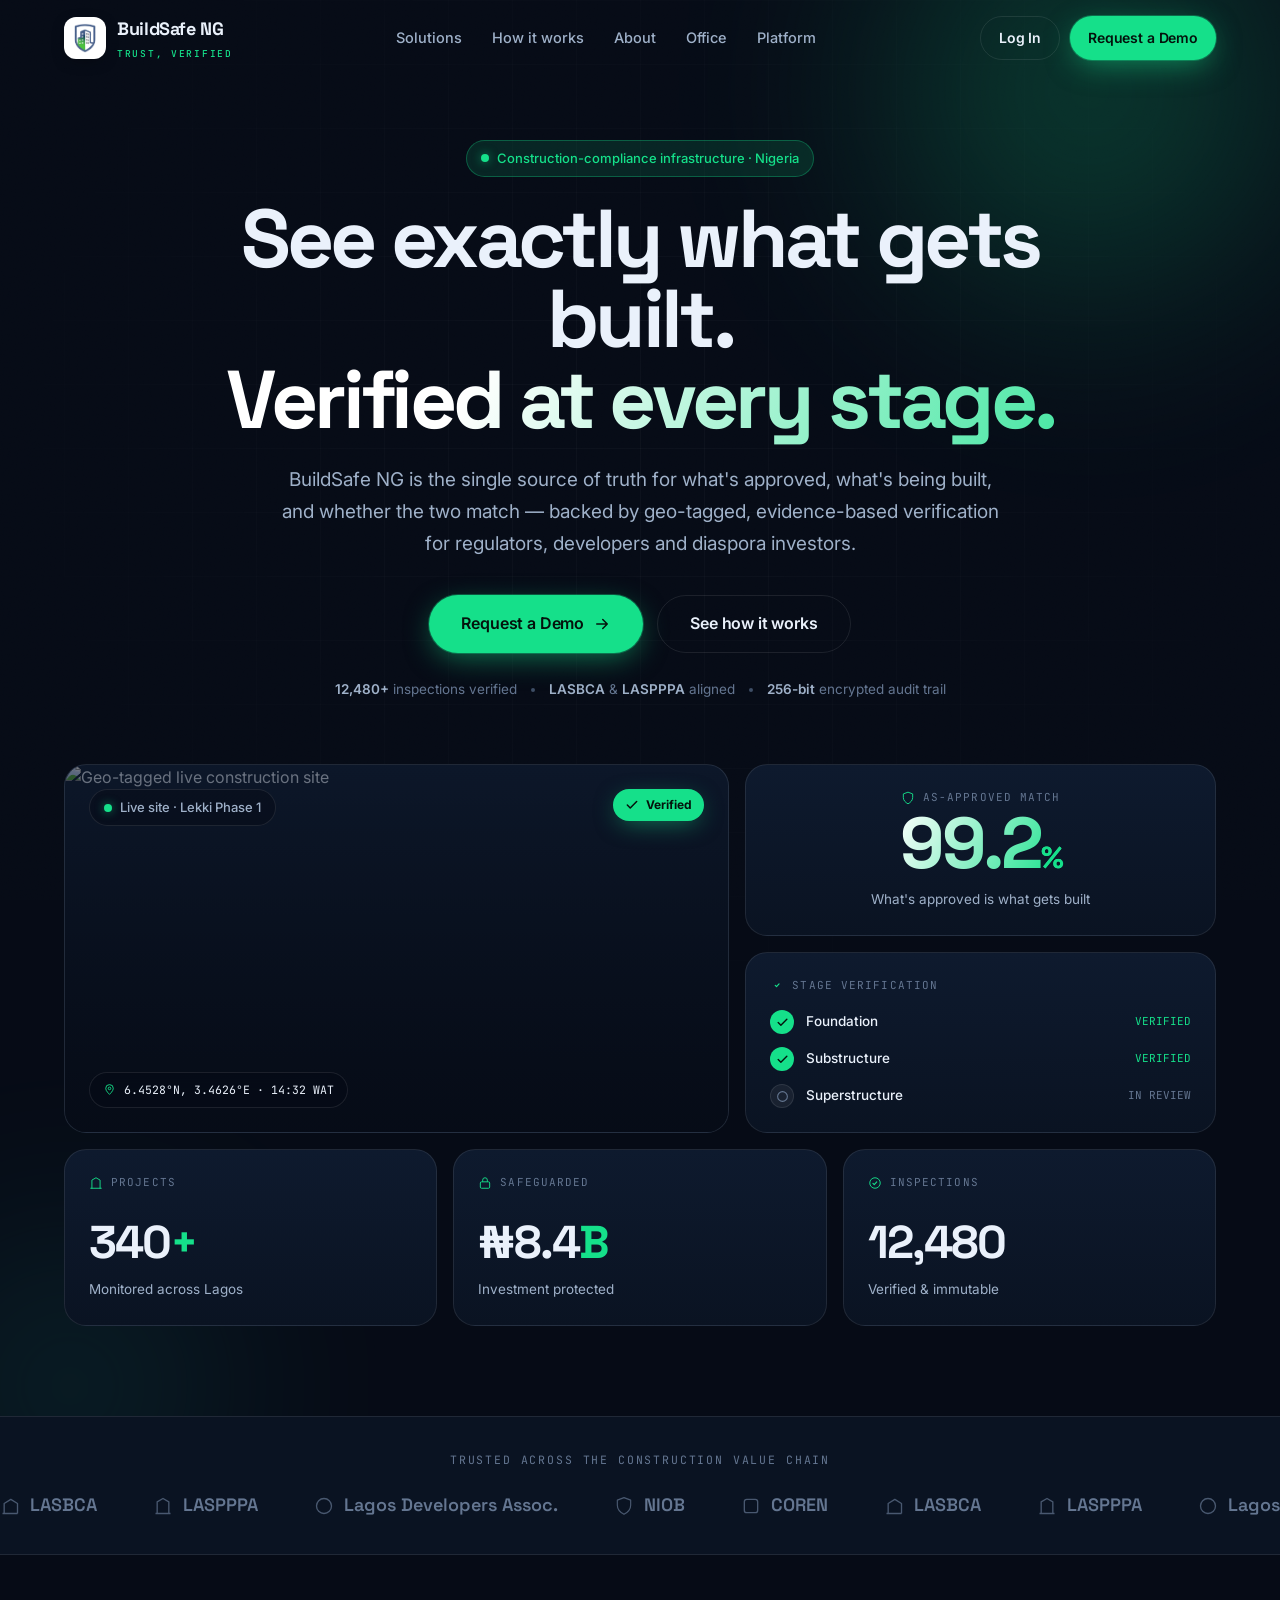
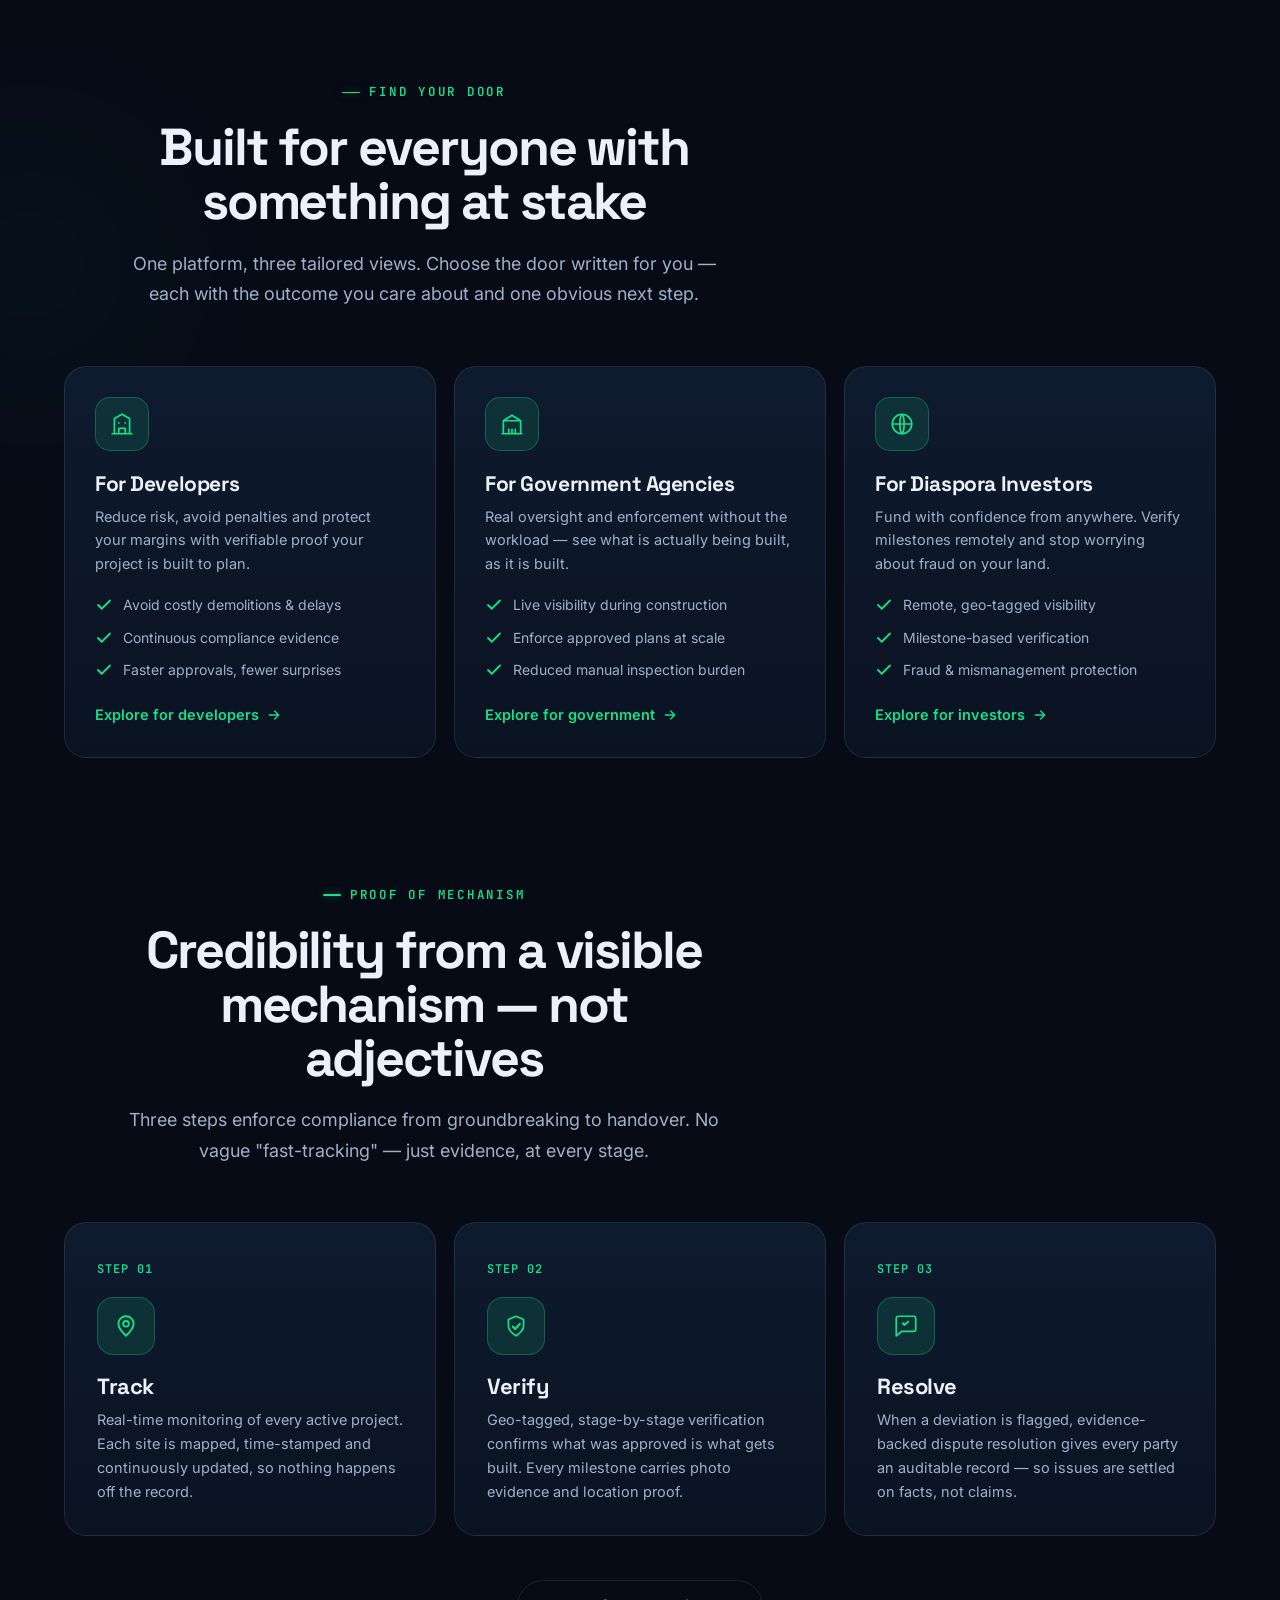
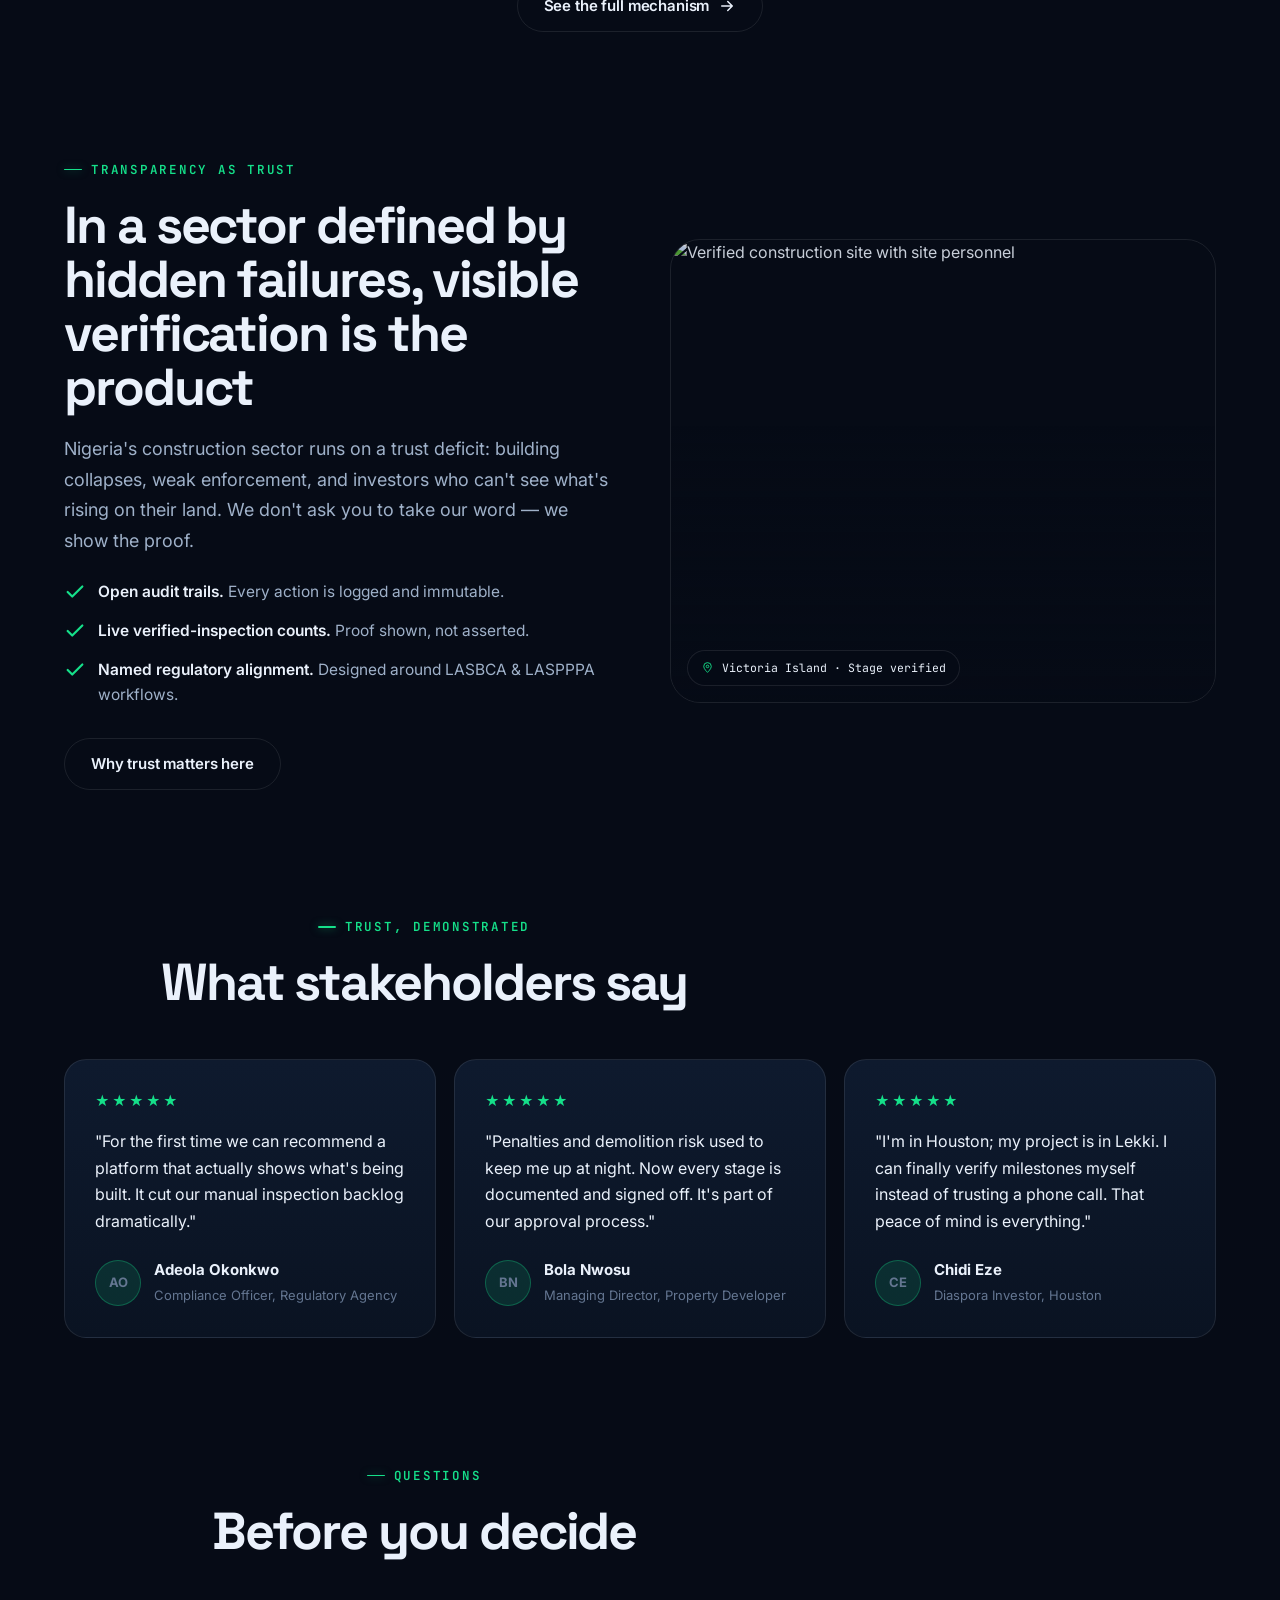
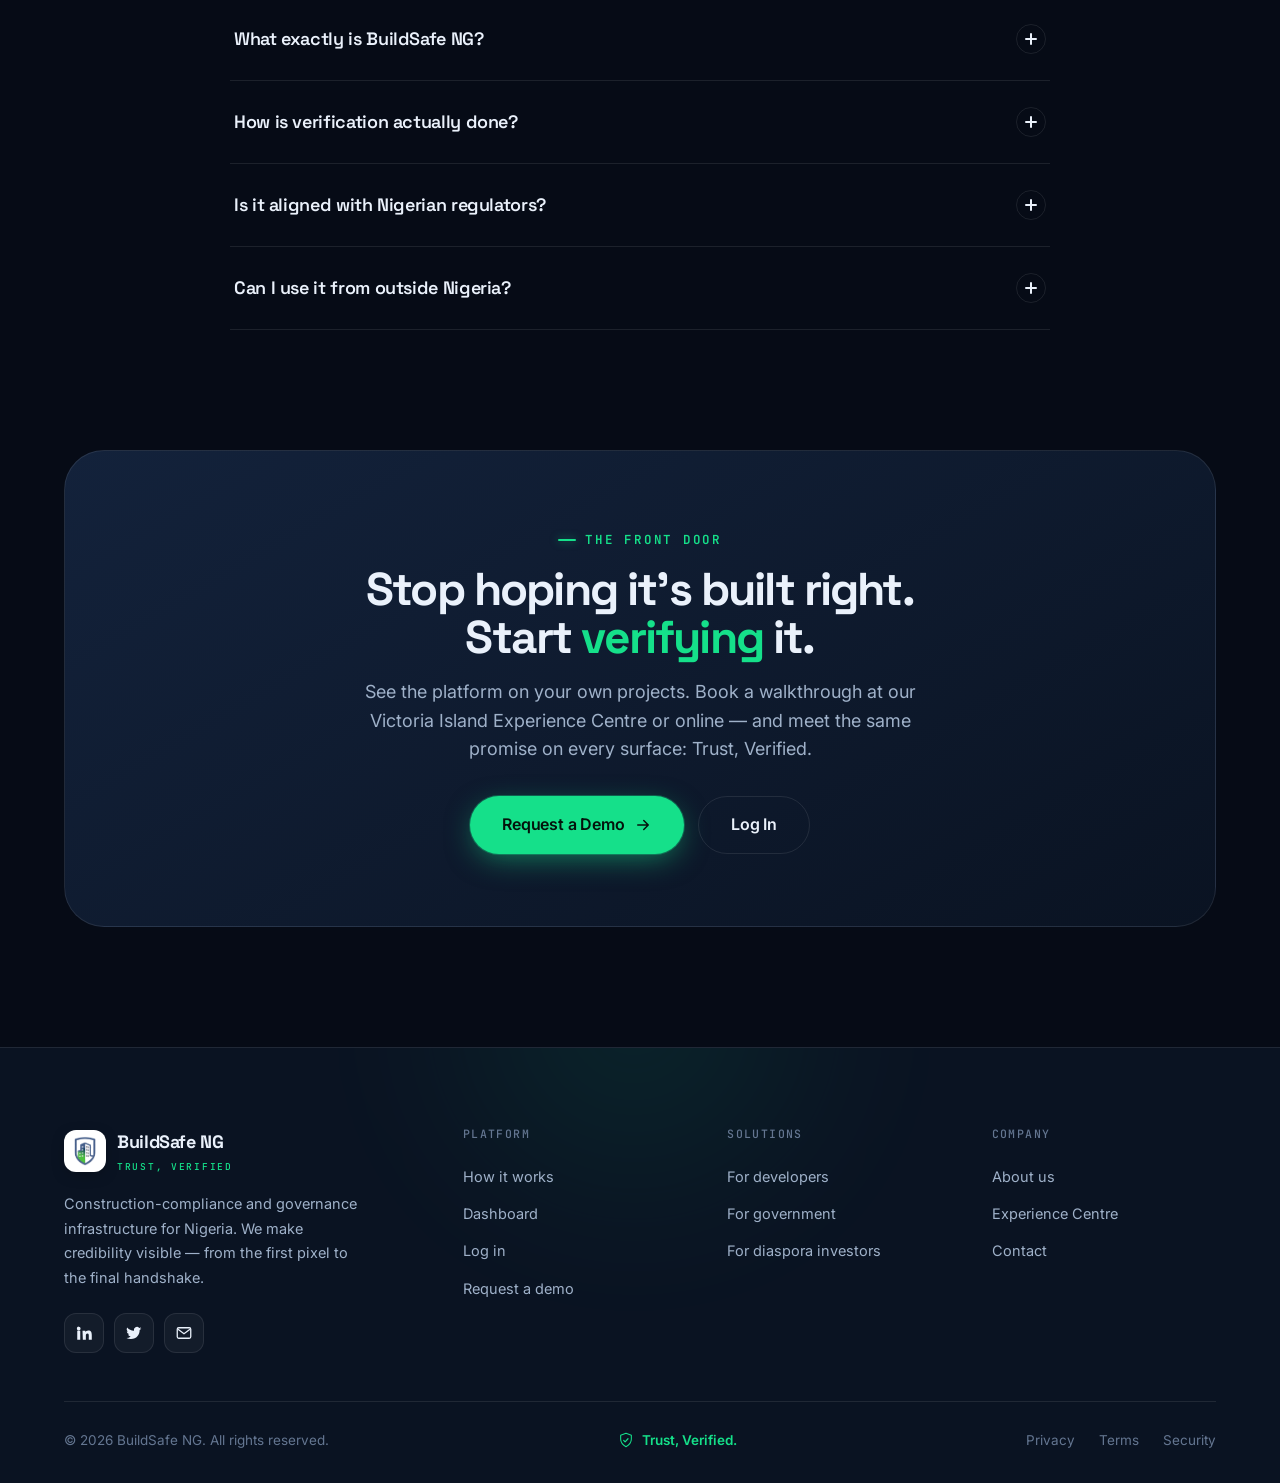
==== index.html @ 5faff277 "BuildSafe NG marketing site — Trust, Verified. Co-Authored-By: Claude Opus 4.8 (1M context) <noreply" ====
<!doctype html>
<html lang="en">
<head>
<meta charset="utf-8" />
<meta name="viewport" content="width=device-width, initial-scale=1" />
<title>BuildSafe NG — See exactly what gets built. Trust, Verified.</title>
<meta name="description" content="Construction-compliance infrastructure for Nigeria. Track, verify and resolve at every construction stage — for developers, government and diaspora investors. Trust, Verified." />
<link rel="preconnect" href="https://fonts.googleapis.com">
<link rel="preconnect" href="https://fonts.gstatic.com" crossorigin>
<link href="https://fonts.googleapis.com/css2?family=Inter:wght@400;500;600;700&family=Space+Grotesk:wght@500;600;700&family=JetBrains+Mono:wght@500;600&display=swap" rel="stylesheet">
<link rel="icon" type="image/png" href="assets/buildsafe-mark.png" />
<link rel="stylesheet" href="css/styles.css" />
</head>
<body>

<!-- ============ NAV ============ -->
<header class="nav">
  <div class="nav__inner">
    <a href="index.html" class="brand" aria-label="BuildSafe NG home">
      <span class="brand__mark"><img src="assets/buildsafe-mark.png" alt="BuildSafe NG" /></span>
      <span>BuildSafe NG<small>Trust, Verified</small></span>
    </a>
    <nav class="nav__links" aria-label="Primary">
      <a href="solutions.html">Solutions</a>
      <a href="how-it-works.html">How it works</a>
      <a href="about.html">About</a>
      <a href="index2.html">Office</a>
      <a href="dashboard.html">Platform</a>
    </nav>
    <div class="nav__cta">
      <a href="login.html" class="btn btn--ghost btn--sm">Log In</a>
      <a href="demo.html" class="btn btn--primary btn--sm">Request a Demo</a>
      <button class="nav__toggle" aria-label="Menu" aria-expanded="false"><span></span><span></span><span></span></button>
    </div>
  </div>
</header>
<div class="mobile-menu">
  <a href="solutions.html">Solutions</a><a href="how-it-works.html">How it works</a><a href="about.html">About</a>
      <a href="index2.html">Office</a><a href="dashboard.html">Platform</a><a href="login.html">Log In</a><a href="demo.html" class="btn btn--primary">Request a Demo</a>
</div>

<!-- ============ HERO ============ -->
<section class="hero">
  <div class="hero__mesh">
    <span class="glow glow--green"></span><span class="glow glow--teal"></span>
    <span class="grid-lines"></span>
  </div>
  <div class="container">
    <div class="hero__top reveal">
      <span class="pill pill--verified"><span class="pulse"></span> Construction-compliance infrastructure · Nigeria</span>
      <h1>See exactly what gets built.<br><span class="grad">Verified at every stage.</span></h1>
      <p class="hero__lead">BuildSafe NG is the single source of truth for what's approved, what's being built, and whether the two match — backed by geo-tagged, evidence-based verification for regulators, developers and diaspora investors.</p>
      <div class="hero__cta">
        <a href="demo.html" class="btn btn--primary btn--lg">Request a Demo
          <svg viewBox="0 0 24 24" fill="none"><path d="M5 12h14M13 6l6 6-6 6" stroke="currentColor" stroke-width="2" stroke-linecap="round" stroke-linejoin="round"/></svg></a>
        <a href="how-it-works.html" class="btn btn--ghost btn--lg">See how it works</a>
      </div>
      <div class="hero__meta">
        <span><b>12,480+</b> inspections verified</span><span class="sep"></span>
        <span><b>LASBCA</b> &amp; <b>LASPPPA</b> aligned</span><span class="sep"></span>
        <span><b>256-bit</b> encrypted audit trail</span>
      </div>
    </div>

    <!-- BENTO -->
    <div class="bento reveal" data-d="1">
      <!-- live site -->
      <div class="tile tile--site">
        <div class="site-img"><img src="https://images.unsplash.com/photo-1503387762-592deb58ef4e?auto=format&fit=crop&w=1100&q=70" alt="Geo-tagged live construction site" loading="eager" /></div>
        <div class="site-body">
          <div style="display:flex;justify-content:space-between;align-items:flex-start">
            <span class="pill" style="background:rgba(6,11,22,.5)"><span class="pulse"></span> Live site · Lekki Phase 1</span>
            <span class="geo-badge"><svg viewBox="0 0 24 24" fill="none"><path d="M20 6L9 17l-5-5" stroke="currentColor" stroke-width="2.6" stroke-linecap="round" stroke-linejoin="round"/></svg> Verified</span>
          </div>
          <span class="geo-tag"><svg viewBox="0 0 24 24" fill="none"><path d="M12 21s7-6.4 7-11a7 7 0 10-14 0c0 4.6 7 11 7 11z" stroke="currentColor" stroke-width="1.7"/><circle cx="12" cy="10" r="2.4" stroke="currentColor" stroke-width="1.7"/></svg> 6.4528°N, 3.4626°E · 14:32 WAT</span>
        </div>
      </div>

      <!-- gauge -->
      <div class="tile tile--gauge">
        <span class="tile__label"><svg viewBox="0 0 24 24" fill="none"><path d="M12 2L4 5v6c0 5 3.5 8.5 8 11 4.5-2.5 8-6 8-11V5l-8-3z" stroke="currentColor" stroke-width="1.6" stroke-linejoin="round"/></svg> As-approved match</span>
        <div class="gauge-num"><span data-count="99.2" data-decimals="1">0</span><small>%</small></div>
        <p>What's approved is what gets built</p>
      </div>

      <!-- stages -->
      <div class="tile tile--stages">
        <span class="tile__label"><svg viewBox="0 0 24 24" fill="none"><path d="M9 12.5l2.2 2.2 4.3-4.6" stroke="currentColor" stroke-width="2" stroke-linecap="round" stroke-linejoin="round"/></svg> Stage verification</span>
        <div class="stages">
          <div class="stage-row"><span class="tick"><svg viewBox="0 0 24 24" fill="none"><path d="M20 6L9 17l-5-5" stroke="currentColor" stroke-width="2.6" stroke-linecap="round" stroke-linejoin="round"/></svg></span><span class="nm">Foundation</span><span class="st ok">VERIFIED</span></div>
          <div class="stage-row"><span class="tick"><svg viewBox="0 0 24 24" fill="none"><path d="M20 6L9 17l-5-5" stroke="currentColor" stroke-width="2.6" stroke-linecap="round" stroke-linejoin="round"/></svg></span><span class="nm">Substructure</span><span class="st ok">VERIFIED</span></div>
          <div class="stage-row"><span class="tick pending"><svg viewBox="0 0 24 24" fill="none"><circle cx="12" cy="12" r="9" stroke="currentColor" stroke-width="2"/></svg></span><span class="nm">Superstructure</span><span class="st">IN REVIEW</span></div>
        </div>
      </div>

      <!-- stat tiles -->
      <div class="tile tile--stat">
        <span class="tile__label"><svg viewBox="0 0 24 24" fill="none"><path d="M3 21h18M5 21V7l7-4 7 4v14" stroke="currentColor" stroke-width="1.6" stroke-linecap="round" stroke-linejoin="round"/></svg> Projects</span>
        <div><div class="big"><span data-count="340">0</span><span class="u">+</span></div><div class="lbl">Monitored across Lagos</div></div>
      </div>
      <div class="tile tile--stat">
        <span class="tile__label"><svg viewBox="0 0 24 24" fill="none"><rect x="4" y="10" width="16" height="11" rx="2" stroke="currentColor" stroke-width="1.6"/><path d="M8 10V7a4 4 0 018 0v3" stroke="currentColor" stroke-width="1.6"/></svg> Safeguarded</span>
        <div><div class="big">₦<span data-count="8.4" data-decimals="1">0</span><span class="u">B</span></div><div class="lbl">Investment protected</div></div>
      </div>
      <div class="tile tile--stat">
        <span class="tile__label"><svg viewBox="0 0 24 24" fill="none"><circle cx="12" cy="12" r="9" stroke="currentColor" stroke-width="1.6"/><path d="M8.5 12.5l2.2 2.2 4.3-4.6" stroke="currentColor" stroke-width="1.9" stroke-linecap="round" stroke-linejoin="round"/></svg> Inspections</span>
        <div><div class="big"><span data-count="12480">0</span></div><div class="lbl">Verified &amp; immutable</div></div>
      </div>
    </div>
  </div>
</section>

<!-- ============ MARQUEE ============ -->
<section class="marquee">
  <div class="container"><div class="marquee__label">Trusted across the construction value chain</div></div>
  <div class="marquee__track" aria-hidden="true">
    <span class="marquee__item"><svg viewBox="0 0 24 24" fill="none"><path d="M3 21h18M5 21V9l8-5 8 5v12" stroke="currentColor" stroke-width="1.6" stroke-linejoin="round"/></svg> LASBCA</span>
    <span class="marquee__item"><svg viewBox="0 0 24 24" fill="none"><path d="M3 21h18M5 21V7l7-4 7 4v14" stroke="currentColor" stroke-width="1.6" stroke-linejoin="round"/></svg> LASPPPA</span>
    <span class="marquee__item"><svg viewBox="0 0 24 24" fill="none"><circle cx="12" cy="12" r="9" stroke="currentColor" stroke-width="1.6"/></svg> Lagos Developers Assoc.</span>
    <span class="marquee__item"><svg viewBox="0 0 24 24" fill="none"><path d="M12 2L4 5v6c0 5 3.5 8.5 8 11 4.5-2.5 8-6 8-11V5l-8-3z" stroke="currentColor" stroke-width="1.4" stroke-linejoin="round"/></svg> NIOB</span>
    <span class="marquee__item"><svg viewBox="0 0 24 24" fill="none"><rect x="4" y="4" width="16" height="16" rx="3" stroke="currentColor" stroke-width="1.6"/></svg> COREN</span>
    <span class="marquee__item"><svg viewBox="0 0 24 24" fill="none"><path d="M3 21h18M5 21V9l8-5 8 5v12" stroke="currentColor" stroke-width="1.6" stroke-linejoin="round"/></svg> LASBCA</span>
    <span class="marquee__item"><svg viewBox="0 0 24 24" fill="none"><path d="M3 21h18M5 21V7l7-4 7 4v14" stroke="currentColor" stroke-width="1.6" stroke-linejoin="round"/></svg> LASPPPA</span>
    <span class="marquee__item"><svg viewBox="0 0 24 24" fill="none"><circle cx="12" cy="12" r="9" stroke="currentColor" stroke-width="1.6"/></svg> Lagos Developers Assoc.</span>
    <span class="marquee__item"><svg viewBox="0 0 24 24" fill="none"><path d="M12 2L4 5v6c0 5 3.5 8.5 8 11 4.5-2.5 8-6 8-11V5l-8-3z" stroke="currentColor" stroke-width="1.4" stroke-linejoin="round"/></svg> NIOB</span>
    <span class="marquee__item"><svg viewBox="0 0 24 24" fill="none"><rect x="4" y="4" width="16" height="16" rx="3" stroke="currentColor" stroke-width="1.6"/></svg> COREN</span>
  </div>
</section>

<!-- ============ AUDIENCE DOORS ============ -->
<section class="section">
  <span class="glow glow--teal" style="width:380px;height:380px;left:-160px;top:120px;opacity:.18"></span>
  <div class="container">
    <div class="center head-wrap reveal">
      <span class="eyebrow c">Find your door</span>
      <h2 class="section-title center">Built for everyone with something at stake</h2>
      <p class="section-lead">One platform, three tailored views. Choose the door written for you — each with the outcome you care about and one obvious next step.</p>
    </div>
    <div class="doors" style="margin-top:56px">
      <div class="door reveal" data-d="1">
        <span class="door__ic"><svg viewBox="0 0 24 24" fill="none"><path d="M3 21h18M5 21V7l7-4 7 4v14M9 21v-5h6v5M9 11h.01M15 11h.01" stroke="currentColor" stroke-width="1.6" stroke-linecap="round" stroke-linejoin="round"/></svg></span>
        <h3>For Developers</h3>
        <p>Reduce risk, avoid penalties and protect your margins with verifiable proof your project is built to plan.</p>
        <ul>
          <li><svg viewBox="0 0 24 24" fill="none"><path d="M20 6L9 17l-5-5" stroke="currentColor" stroke-width="2.4" stroke-linecap="round" stroke-linejoin="round"/></svg> Avoid costly demolitions &amp; delays</li>
          <li><svg viewBox="0 0 24 24" fill="none"><path d="M20 6L9 17l-5-5" stroke="currentColor" stroke-width="2.4" stroke-linecap="round" stroke-linejoin="round"/></svg> Continuous compliance evidence</li>
          <li><svg viewBox="0 0 24 24" fill="none"><path d="M20 6L9 17l-5-5" stroke="currentColor" stroke-width="2.4" stroke-linecap="round" stroke-linejoin="round"/></svg> Faster approvals, fewer surprises</li>
        </ul>
        <a href="solutions.html#developers" class="door__link">Explore for developers <svg viewBox="0 0 24 24" fill="none"><path d="M5 12h14M13 6l6 6-6 6" stroke="currentColor" stroke-width="2" stroke-linecap="round" stroke-linejoin="round"/></svg></a>
      </div>
      <div class="door reveal" data-d="2">
        <span class="door__ic"><svg viewBox="0 0 24 24" fill="none"><path d="M3 21h18M4 21V9l8-5 8 5v12M9 21v-4M12 21v-4M15 21v-4M4 9h16" stroke="currentColor" stroke-width="1.6" stroke-linecap="round" stroke-linejoin="round"/></svg></span>
        <h3>For Government Agencies</h3>
        <p>Real oversight and enforcement without the workload — see what is actually being built, as it is built.</p>
        <ul>
          <li><svg viewBox="0 0 24 24" fill="none"><path d="M20 6L9 17l-5-5" stroke="currentColor" stroke-width="2.4" stroke-linecap="round" stroke-linejoin="round"/></svg> Live visibility during construction</li>
          <li><svg viewBox="0 0 24 24" fill="none"><path d="M20 6L9 17l-5-5" stroke="currentColor" stroke-width="2.4" stroke-linecap="round" stroke-linejoin="round"/></svg> Enforce approved plans at scale</li>
          <li><svg viewBox="0 0 24 24" fill="none"><path d="M20 6L9 17l-5-5" stroke="currentColor" stroke-width="2.4" stroke-linecap="round" stroke-linejoin="round"/></svg> Reduced manual inspection burden</li>
        </ul>
        <a href="solutions.html#government" class="door__link">Explore for government <svg viewBox="0 0 24 24" fill="none"><path d="M5 12h14M13 6l6 6-6 6" stroke="currentColor" stroke-width="2" stroke-linecap="round" stroke-linejoin="round"/></svg></a>
      </div>
      <div class="door reveal" data-d="3">
        <span class="door__ic"><svg viewBox="0 0 24 24" fill="none"><circle cx="12" cy="12" r="9" stroke="currentColor" stroke-width="1.6"/><path d="M3 12h18M12 3c2.6 2.6 2.6 15.4 0 18M12 3c-2.6 2.6-2.6 15.4 0 18" stroke="currentColor" stroke-width="1.6"/></svg></span>
        <h3>For Diaspora Investors</h3>
        <p>Fund with confidence from anywhere. Verify milestones remotely and stop worrying about fraud on your land.</p>
        <ul>
          <li><svg viewBox="0 0 24 24" fill="none"><path d="M20 6L9 17l-5-5" stroke="currentColor" stroke-width="2.4" stroke-linecap="round" stroke-linejoin="round"/></svg> Remote, geo-tagged visibility</li>
          <li><svg viewBox="0 0 24 24" fill="none"><path d="M20 6L9 17l-5-5" stroke="currentColor" stroke-width="2.4" stroke-linecap="round" stroke-linejoin="round"/></svg> Milestone-based verification</li>
          <li><svg viewBox="0 0 24 24" fill="none"><path d="M20 6L9 17l-5-5" stroke="currentColor" stroke-width="2.4" stroke-linecap="round" stroke-linejoin="round"/></svg> Fraud &amp; mismanagement protection</li>
        </ul>
        <a href="solutions.html#investors" class="door__link">Explore for investors <svg viewBox="0 0 24 24" fill="none"><path d="M5 12h14M13 6l6 6-6 6" stroke="currentColor" stroke-width="2" stroke-linecap="round" stroke-linejoin="round"/></svg></a>
      </div>
    </div>
  </div>
</section>

<!-- ============ MECHANISM ============ -->
<section class="section" style="padding-top:0">
  <div class="container">
    <div class="center head-wrap reveal">
      <span class="eyebrow c">Proof of mechanism</span>
      <h2 class="section-title center">Credibility from a visible mechanism — not adjectives</h2>
      <p class="section-lead">Three steps enforce compliance from groundbreaking to handover. No vague "fast-tracking" — just evidence, at every stage.</p>
    </div>
    <div class="mech" style="margin-top:56px">
      <div class="mech__step reveal" data-d="1">
        <span class="mech__n">STEP 01</span>
        <span class="mech__ic"><svg viewBox="0 0 24 24" fill="none"><path d="M12 21s7-6.4 7-11a7 7 0 10-14 0c0 4.6 7 11 7 11z" stroke="currentColor" stroke-width="1.7"/><circle cx="12" cy="10" r="2.6" stroke="currentColor" stroke-width="1.7"/></svg></span>
        <h3>Track</h3>
        <p>Real-time monitoring of every active project. Each site is mapped, time-stamped and continuously updated, so nothing happens off the record.</p>
        <span class="mech__arrow"><svg viewBox="0 0 24 24" fill="none"><path d="M5 12h14M13 6l6 6-6 6" stroke="currentColor" stroke-width="2" stroke-linecap="round" stroke-linejoin="round"/></svg></span>
      </div>
      <div class="mech__step reveal" data-d="2">
        <span class="mech__n">STEP 02</span>
        <span class="mech__ic"><svg viewBox="0 0 24 24" fill="none"><path d="M9 12.5l2.2 2.2 4.3-4.6" stroke="currentColor" stroke-width="2" stroke-linecap="round" stroke-linejoin="round"/><path d="M12 3l7 3v6c0 4.6-7 9-7 9s-7-4.4-7-9V6l7-3z" stroke="currentColor" stroke-width="1.6" stroke-linejoin="round"/></svg></span>
        <h3>Verify</h3>
        <p>Geo-tagged, stage-by-stage verification confirms what was approved is what gets built. Every milestone carries photo evidence and location proof.</p>
        <span class="mech__arrow"><svg viewBox="0 0 24 24" fill="none"><path d="M5 12h14M13 6l6 6-6 6" stroke="currentColor" stroke-width="2" stroke-linecap="round" stroke-linejoin="round"/></svg></span>
      </div>
      <div class="mech__step reveal" data-d="3">
        <span class="mech__n">STEP 03</span>
        <span class="mech__ic"><svg viewBox="0 0 24 24" fill="none"><path d="M21 15a2 2 0 01-2 2H8l-5 4V5a2 2 0 012-2h14a2 2 0 012 2v10z" stroke="currentColor" stroke-width="1.6" stroke-linejoin="round"/><path d="M9 9.5l1.6 1.6L14 8" stroke="currentColor" stroke-width="1.8" stroke-linecap="round" stroke-linejoin="round"/></svg></span>
        <h3>Resolve</h3>
        <p>When a deviation is flagged, evidence-backed dispute resolution gives every party an auditable record — so issues are settled on facts, not claims.</p>
      </div>
    </div>
    <div class="center" style="margin-top:44px">
      <a href="how-it-works.html" class="btn btn--ghost">See the full mechanism <svg viewBox="0 0 24 24" fill="none"><path d="M5 12h14M13 6l6 6-6 6" stroke="currentColor" stroke-width="2" stroke-linecap="round" stroke-linejoin="round"/></svg></a>
    </div>
  </div>
</section>

<!-- ============ TRANSPARENCY SPLIT ============ -->
<section class="section" style="padding-top:0">
  <div class="container">
    <div class="split">
      <div class="split__copy reveal">
        <span class="eyebrow">Transparency as trust</span>
        <h2 class="section-title">In a sector defined by hidden failures, visible verification is the product</h2>
        <p class="section-lead">Nigeria's construction sector runs on a trust deficit: building collapses, weak enforcement, and investors who can't see what's rising on their land. We don't ask you to take our word — we show the proof.</p>
        <ul class="checks">
          <li><svg viewBox="0 0 24 24" fill="none"><path d="M20 6L9 17l-5-5" stroke="currentColor" stroke-width="2.4" stroke-linecap="round" stroke-linejoin="round"/></svg><span><strong>Open audit trails.</strong> Every action is logged and immutable.</span></li>
          <li><svg viewBox="0 0 24 24" fill="none"><path d="M20 6L9 17l-5-5" stroke="currentColor" stroke-width="2.4" stroke-linecap="round" stroke-linejoin="round"/></svg><span><strong>Live verified-inspection counts.</strong> Proof shown, not asserted.</span></li>
          <li><svg viewBox="0 0 24 24" fill="none"><path d="M20 6L9 17l-5-5" stroke="currentColor" stroke-width="2.4" stroke-linecap="round" stroke-linejoin="round"/></svg><span><strong>Named regulatory alignment.</strong> Designed around LASBCA &amp; LASPPPA workflows.</span></li>
        </ul>
        <a href="about.html" class="btn btn--ghost" style="margin-top:30px">Why trust matters here</a>
      </div>
      <div class="split__media reveal" data-d="2">
        <img src="https://images.unsplash.com/photo-1541888946425-d81bb19240f5?auto=format&fit=crop&w=900&q=70" alt="Verified construction site with site personnel" loading="lazy" />
        <span class="geo-tag"><svg viewBox="0 0 24 24" fill="none"><path d="M12 21s7-6.4 7-11a7 7 0 10-14 0c0 4.6 7 11 7 11z" stroke="currentColor" stroke-width="1.7"/><circle cx="12" cy="10" r="2.4" stroke="currentColor" stroke-width="1.7"/></svg> Victoria Island · Stage verified</span>
      </div>
    </div>
  </div>
</section>

<!-- ============ TESTIMONIALS ============ -->
<section class="section" style="padding-top:0">
  <div class="container">
    <div class="center head-wrap reveal">
      <span class="eyebrow c">Trust, demonstrated</span>
      <h2 class="section-title center">What stakeholders say</h2>
    </div>
    <div class="quotes" style="margin-top:50px">
      <div class="quote reveal" data-d="1">
        <div class="stars">★★★★★</div>
        <p>"For the first time we can recommend a platform that actually shows what's being built. It cut our manual inspection backlog dramatically."</p>
        <div class="quote__by"><span class="quote__av">AO</span><div><strong>Adeola Okonkwo</strong><span>Compliance Officer, Regulatory Agency</span></div></div>
      </div>
      <div class="quote reveal" data-d="2">
        <div class="stars">★★★★★</div>
        <p>"Penalties and demolition risk used to keep me up at night. Now every stage is documented and signed off. It's part of our approval process."</p>
        <div class="quote__by"><span class="quote__av">BN</span><div><strong>Bola Nwosu</strong><span>Managing Director, Property Developer</span></div></div>
      </div>
      <div class="quote reveal" data-d="3">
        <div class="stars">★★★★★</div>
        <p>"I'm in Houston; my project is in Lekki. I can finally verify milestones myself instead of trusting a phone call. That peace of mind is everything."</p>
        <div class="quote__by"><span class="quote__av">CE</span><div><strong>Chidi Eze</strong><span>Diaspora Investor, Houston</span></div></div>
      </div>
    </div>
  </div>
</section>

<!-- ============ FAQ ============ -->
<section class="section" style="padding-top:0">
  <div class="container">
    <div class="center head-wrap reveal">
      <span class="eyebrow c">Questions</span>
      <h2 class="section-title center">Before you decide</h2>
    </div>
    <div class="faq" style="margin-top:40px">
      <div class="acc reveal"><button class="acc__q" aria-expanded="false">What exactly is BuildSafe NG?<span class="acc__icon"></span></button><div class="acc__a"><p>BuildSafe NG is construction-compliance and governance infrastructure. We give regulators, developers and investors a verified, real-time record of what is being built versus what was approved — so trust is demonstrated through evidence rather than claimed.</p></div></div>
      <div class="acc reveal"><button class="acc__q" aria-expanded="false">How is verification actually done?<span class="acc__icon"></span></button><div class="acc__a"><p>Each construction stage is captured with geo-tagged, time-stamped evidence and checked against the approved plan. Verified stages are recorded in an immutable audit trail. Our mechanism is Track → Verify → Resolve.</p></div></div>
      <div class="acc reveal"><button class="acc__q" aria-expanded="false">Is it aligned with Nigerian regulators?<span class="acc__icon"></span></button><div class="acc__a"><p>Yes. The platform is designed around LASBCA and LASPPPA workflows so it fits into existing oversight and enforcement processes rather than replacing them.</p></div></div>
      <div class="acc reveal"><button class="acc__q" aria-expanded="false">Can I use it from outside Nigeria?<span class="acc__icon"></span></button><div class="acc__a"><p>Absolutely. The platform is fully responsive and mobile-first. Many diaspora investors access it from a different time zone to verify milestones on their projects in real time.</p></div></div>
    </div>
  </div>
</section>

<!-- ============ CTA ============ -->
<section class="section" style="padding-top:0">
  <div class="container">
    <div class="band center reveal">
      <span class="glow glow--green"></span>
      <span class="eyebrow c">The front door</span>
      <h2 style="margin-top:16px">Stop hoping it's built right.<br>Start <span class="green-text">verifying</span> it.</h2>
      <p>See the platform on your own projects. Book a walkthrough at our Victoria Island Experience Centre or online — and meet the same promise on every surface: Trust, Verified.</p>
      <div class="band__cta">
        <a href="demo.html" class="btn btn--primary btn--lg">Request a Demo <svg viewBox="0 0 24 24" fill="none"><path d="M5 12h14M13 6l6 6-6 6" stroke="currentColor" stroke-width="2" stroke-linecap="round" stroke-linejoin="round"/></svg></a>
        <a href="login.html" class="btn btn--outline-light btn--lg">Log In</a>
      </div>
    </div>
  </div>
</section>

<!-- ============ FOOTER ============ -->
<footer class="footer">
  <span class="glow glow--green"></span>
  <div class="container">
    <div class="footer__top">
      <div>
        <a href="index.html" class="brand"><span class="brand__mark"><img src="assets/buildsafe-mark.png" alt="BuildSafe NG" /></span><span>BuildSafe NG<small>Trust, Verified</small></span></a>
        <p class="footer__about">Construction-compliance and governance infrastructure for Nigeria. We make credibility visible — from the first pixel to the final handshake.</p>
        <div class="footer__social">
          <a href="#" aria-label="LinkedIn"><svg viewBox="0 0 24 24" fill="currentColor"><path d="M4.98 3.5a2.5 2.5 0 11-.02 5 2.5 2.5 0 01.02-5zM3 9h4v12H3zM10 9h3.8v1.7h.05c.53-.95 1.83-1.95 3.77-1.95 4 0 4.75 2.6 4.75 6V21h-4v-5.4c0-1.3 0-3-1.8-3s-2.1 1.4-2.1 2.9V21h-4z"/></svg></a>
          <a href="#" aria-label="Twitter"><svg viewBox="0 0 24 24" fill="currentColor"><path d="M22 5.9c-.7.3-1.5.6-2.3.7.8-.5 1.5-1.3 1.8-2.3-.8.5-1.7.8-2.6 1a4 4 0 00-6.9 3.7A11.4 11.4 0 013 4.8a4 4 0 001.2 5.4c-.6 0-1.2-.2-1.8-.5a4 4 0 003.2 4 4 4 0 01-1.8.1 4 4 0 003.7 2.8A8 8 0 012 18.6 11.3 11.3 0 008.1 20c7.3 0 11.4-6.1 11.4-11.4v-.5c.8-.6 1.5-1.3 2-2.2z"/></svg></a>
          <a href="#" aria-label="Email"><svg viewBox="0 0 24 24" fill="none"><rect x="3" y="5" width="18" height="14" rx="2" stroke="currentColor" stroke-width="1.7"/><path d="M4 7l8 6 8-6" stroke="currentColor" stroke-width="1.7"/></svg></a>
        </div>
      </div>
      <div class="footer__col"><h5>Platform</h5><a href="how-it-works.html">How it works</a><a href="dashboard.html">Dashboard</a><a href="login.html">Log in</a><a href="demo.html">Request a demo</a></div>
      <div class="footer__col"><h5>Solutions</h5><a href="solutions.html#developers">For developers</a><a href="solutions.html#government">For government</a><a href="solutions.html#investors">For diaspora investors</a></div>
      <div class="footer__col"><h5>Company</h5><a href="about.html">About us</a><a href="about.html#centre">Experience Centre</a><a href="demo.html">Contact</a></div>
    </div>
    <div class="footer__bottom">
      <p>© <span id="year">2026</span> BuildSafe NG. All rights reserved.</p>
      <span class="badge-trust"><svg viewBox="0 0 24 24" fill="none"><path d="M12 2L4 5v6c0 5 3.5 8.5 8 11 4.5-2.5 8-6 8-11V5l-8-3z" stroke="currentColor" stroke-width="1.6" stroke-linejoin="round"/><path d="M8.5 12.5l2.2 2.2 4.3-4.6" stroke="currentColor" stroke-width="1.8" stroke-linecap="round" stroke-linejoin="round"/></svg> Trust, Verified.</span>
      <div class="links"><a href="#">Privacy</a><a href="#">Terms</a><a href="#">Security</a></div>
    </div>
  </div>
</footer>

<script src="js/main.js"></script>
</body>
</html>
---- css/styles.css ----
/* ============================================================
   BuildSafe NG — "Trust, Verified."
   v2 · Dark premium infrastructure aesthetic
   Big type · Bento · Glass · Grain · Glow
   Navy authority + Green = verified/go (the only accent)
   ============================================================ */

:root{
  /* Surfaces — near-black navy */
  --bg:#060B16;
  --bg-2:#0A1322;
  --surface:#0E1A2E;
  --surface-2:#13223B;
  --glass:rgba(255,255,255,.04);
  --glass-2:rgba(255,255,255,.06);
  --border:rgba(255,255,255,.09);
  --border-2:rgba(255,255,255,.06);
  --hair:rgba(255,255,255,.10);

  /* Text */
  --text:#EAF1FB;
  --text-2:#9FB1C9;
  --text-3:#647691;
  --text-4:#3E4F66;

  /* Green = verified / go / the one action */
  --green:#15E08A;
  --green-2:#0FC678;
  --green-ink:#04130C;
  --green-soft:rgba(21,224,138,.12);
  --green-line:rgba(21,224,138,.30);
  --green-glow:rgba(21,224,138,.55);

  /* Secondary tints for mesh only */
  --teal:#2DD4BF;
  --sky:#38BDF8;
  --amber:#FBBF24;
  --red:#F76C6C;
  --red-soft:rgba(247,108,108,.12);
  --amber-soft:rgba(251,191,36,.12);

  /* Radius */
  --r-sm:10px; --r:16px; --r-lg:22px; --r-xl:30px; --r-2xl:40px;

  /* Layout */
  --maxw:1200px;
  --gutter:24px;
  --nav-h:76px;
  --ease:cubic-bezier(.22,.7,.3,1);

  --display:'Space Grotesk','Inter',sans-serif;
  --sans:'Inter',-apple-system,BlinkMacSystemFont,'Segoe UI',sans-serif;
  --mono:'JetBrains Mono',monospace;
}

/* ---------- Reset ---------- */
*{box-sizing:border-box}
html{scroll-behavior:smooth}
html,body{margin:0;padding:0}
body{
  font-family:var(--sans);
  background:var(--bg);color:var(--text);line-height:1.6;
  -webkit-font-smoothing:antialiased;text-rendering:optimizeLegibility;overflow-x:hidden;
  position:relative;
}
/* grain overlay */
body::before{
  content:"";position:fixed;inset:0;z-index:1;pointer-events:none;opacity:.05;mix-blend-mode:overlay;
  background-image:url("data:image/svg+xml,%3Csvg xmlns='http://www.w3.org/2000/svg' width='160' height='160'%3E%3Cfilter id='n'%3E%3CfeTurbulence type='fractalNoise' baseFrequency='0.85' numOctaves='3'/%3E%3C/filter%3E%3Crect width='100%25' height='100%25' filter='url(%23n)'/%3E%3C/svg%3E");
}
img,svg{display:block;max-width:100%}
a{color:inherit;text-decoration:none}
button{font-family:inherit;cursor:pointer;border:none;background:none;color:inherit}
h1,h2,h3,h4,h5{margin:0;color:var(--text);font-family:var(--display);font-weight:700;letter-spacing:-.03em;line-height:1.04}
p{margin:0;color:var(--text-2)}
ul{margin:0;padding:0;list-style:none}
::selection{background:var(--green);color:var(--green-ink)}
:focus-visible{outline:2px solid var(--green);outline-offset:3px;border-radius:6px}

/* ---------- Helpers ---------- */
.container{max-width:var(--maxw);margin:0 auto;padding:0 var(--gutter);position:relative;z-index:2}
.section{padding:120px 0;position:relative}
.section--tight{padding:72px 0}
.center{text-align:center}
.grad{background:linear-gradient(120deg,#fff 30%,var(--green) 120%);-webkit-background-clip:text;background-clip:text;-webkit-text-fill-color:transparent}
.green-text{color:var(--green)}

.eyebrow{display:inline-flex;align-items:center;gap:9px;font-family:var(--mono);font-size:12.5px;font-weight:600;
  letter-spacing:.14em;text-transform:uppercase;color:var(--green)}
.eyebrow::before{content:"";width:18px;height:1.5px;background:var(--green);border-radius:2px;box-shadow:0 0 8px var(--green-glow)}
.eyebrow.c{justify-content:center}
.section-title{font-size:clamp(30px,4.6vw,52px);margin:18px 0 0;max-width:18ch;letter-spacing:-.04em}
.center .section-title{margin-left:auto;margin-right:auto}
.section-lead{font-size:18px;color:var(--text-2);margin-top:20px;max-width:56ch;line-height:1.7}
.center .section-lead{margin-left:auto;margin-right:auto}
.head-wrap{max-width:720px}
.center .head-wrap{margin:0 auto}

/* ---------- Buttons ---------- */
.btn{display:inline-flex;align-items:center;justify-content:center;gap:9px;height:52px;padding:0 26px;border-radius:999px;
  font-size:15px;font-weight:600;letter-spacing:-.01em;position:relative;
  transition:transform .25s var(--ease),box-shadow .3s var(--ease),background .2s,color .2s,border-color .2s}
.btn svg{width:18px;height:18px}
.btn--primary{background:var(--green);color:var(--green-ink);box-shadow:0 0 0 1px var(--green-line),0 8px 30px -6px var(--green-glow)}
.btn--primary:hover{transform:translateY(-2px);box-shadow:0 0 0 1px var(--green),0 14px 40px -6px var(--green-glow)}
.btn--navy,.btn--light{background:var(--glass-2);color:var(--text);border:1px solid var(--border)}
.btn--navy:hover,.btn--light:hover{background:var(--glass);border-color:var(--hair);transform:translateY(-2px)}
.btn--ghost{background:transparent;color:var(--text);border:1px solid var(--border)}
.btn--ghost:hover{border-color:var(--green-line);color:var(--green);transform:translateY(-2px)}
.btn--outline-light{border:1px solid var(--border);color:var(--text)}
.btn--outline-light:hover{border-color:var(--green-line);color:var(--green)}
.btn--sm{height:44px;padding:0 18px;font-size:14px}
.btn--lg{height:58px;padding:0 32px;font-size:16px}

/* ---------- Pills ---------- */
.pill{display:inline-flex;align-items:center;gap:8px;padding:7px 14px;border-radius:999px;font-size:13px;font-weight:500;
  background:var(--glass);border:1px solid var(--border);color:var(--text-2)}
.pill .dot{width:7px;height:7px;border-radius:50%;background:var(--green);box-shadow:0 0 8px var(--green-glow)}
.pill--verified{background:var(--green-soft);border-color:var(--green-line);color:var(--green)}
.pulse{width:8px;height:8px;border-radius:50%;background:var(--green);position:relative;box-shadow:0 0 10px var(--green-glow)}
.pulse::after{content:"";position:absolute;inset:-4px;border-radius:50%;border:1.5px solid var(--green);animation:pulse 2s var(--ease) infinite;opacity:0}
@keyframes pulse{0%{transform:scale(.6);opacity:.9}100%{transform:scale(2);opacity:0}}

/* glow blobs */
.glow{position:absolute;border-radius:50%;filter:blur(90px);opacity:.5;pointer-events:none;z-index:0}
.glow--green{background:radial-gradient(circle,var(--green-glow),transparent 70%)}
.glow--teal{background:radial-gradient(circle,rgba(45,212,191,.4),transparent 70%)}
.glow--sky{background:radial-gradient(circle,rgba(56,189,248,.3),transparent 70%)}

/* ============================================================ NAV */
.nav{position:fixed;top:0;left:0;right:0;z-index:100;height:var(--nav-h);display:flex;align-items:center;
  transition:.4s var(--ease)}
.nav.scrolled{height:64px;background:rgba(6,11,22,.72);-webkit-backdrop-filter:saturate(160%) blur(20px);
  backdrop-filter:saturate(160%) blur(20px);border-bottom:1px solid var(--border)}
.nav__inner{width:100%;max-width:var(--maxw);margin:0 auto;padding:0 var(--gutter);display:flex;align-items:center;justify-content:space-between;gap:24px}
.brand{display:flex;align-items:center;gap:11px;font-family:var(--display);font-weight:700;font-size:18px;letter-spacing:-.02em;color:var(--text)}
.brand__mark{width:42px;height:42px;border-radius:12px;flex:none;display:grid;place-items:center;
  background:#fff;border:1px solid var(--border);position:relative;overflow:hidden;
  box-shadow:0 4px 16px -6px rgba(0,0,0,.5)}
.brand__mark img{width:30px;height:30px;object-fit:contain;position:relative}
.brand__mark svg{width:22px;height:22px;position:relative}
.brand small{display:block;font-family:var(--mono);font-size:9.5px;font-weight:500;letter-spacing:.18em;color:var(--green);text-transform:uppercase;margin-top:2px}
.nav__links{display:flex;align-items:center;gap:2px}
.nav__links a{padding:9px 14px;border-radius:999px;font-size:14.5px;font-weight:500;color:var(--text-2);transition:.2s}
.nav__links a:hover,.nav__links a.active{color:var(--text);background:var(--glass)}
.nav__cta{display:flex;align-items:center;gap:10px}
.nav__toggle{display:none;width:44px;height:44px;border-radius:12px;border:1px solid var(--border);align-items:center;justify-content:center;flex-direction:column;gap:5px}
.nav__toggle span{width:18px;height:2px;background:var(--text);border-radius:2px;transition:.3s}
.nav__toggle.open span:nth-child(1){transform:translateY(7px) rotate(45deg)}
.nav__toggle.open span:nth-child(2){opacity:0}
.nav__toggle.open span:nth-child(3){transform:translateY(-7px) rotate(-45deg)}
.mobile-menu{position:fixed;inset:var(--nav-h) 0 auto 0;z-index:99;background:rgba(6,11,22,.96);-webkit-backdrop-filter:blur(20px);backdrop-filter:blur(20px);
  border-bottom:1px solid var(--border);padding:18px var(--gutter) 26px;transform:translateY(-130%);transition:transform .4s var(--ease)}
.mobile-menu.open{transform:translateY(0)}
.mobile-menu a{display:block;padding:15px 6px;font-size:17px;font-weight:500;color:var(--text);border-bottom:1px solid var(--border-2)}
.mobile-menu .btn{margin-top:18px;width:100%}

/* ============================================================ HERO (bento) */
.hero{position:relative;padding:calc(var(--nav-h) + 64px) 0 90px;overflow:hidden}
.hero__mesh{position:absolute;inset:0;z-index:0;overflow:hidden}
.hero__mesh .glow--green{width:620px;height:620px;top:-220px;right:-120px}
.hero__mesh .glow--teal{width:460px;height:460px;bottom:-200px;left:-160px;opacity:.35}
.hero__mesh .grid-lines{position:absolute;inset:0;opacity:.5;
  background-image:linear-gradient(var(--border-2) 1px,transparent 1px),linear-gradient(90deg,var(--border-2) 1px,transparent 1px);
  background-size:64px 64px;-webkit-mask-image:radial-gradient(70% 60% at 50% 30%,#000,transparent 80%);mask-image:radial-gradient(70% 60% at 50% 30%,#000,transparent 80%)}
.hero__top{text-align:center;max-width:900px;margin:0 auto}
.hero h1{font-size:clamp(42px,7vw,82px);letter-spacing:-.045em;line-height:.98;margin-top:22px}
.hero__lead{font-size:19px;line-height:1.7;margin:24px auto 0;max-width:60ch;color:var(--text-2)}
.hero__cta{display:flex;gap:14px;margin-top:34px;justify-content:center;flex-wrap:wrap}
.hero__meta{display:flex;align-items:center;justify-content:center;gap:14px;margin-top:26px;flex-wrap:wrap;font-size:13.5px;color:var(--text-3)}
.hero__meta .sep{width:4px;height:4px;border-radius:50%;background:var(--text-4)}
.hero__meta b{color:var(--text-2);font-weight:600}

/* bento grid */
.bento{display:grid;grid-template-columns:repeat(12,1fr);grid-auto-rows:minmax(0,auto);gap:16px;margin-top:64px}
.tile{background:linear-gradient(180deg,var(--surface),var(--bg-2));border:1px solid var(--border);border-radius:var(--r-lg);
  padding:24px;position:relative;overflow:hidden;transition:transform .4s var(--ease),border-color .4s}
.tile:hover{transform:translateY(-4px);border-color:var(--green-line)}
.tile__label{display:flex;align-items:center;gap:8px;font-family:var(--mono);font-size:11px;letter-spacing:.1em;text-transform:uppercase;color:var(--text-3)}
.tile__label svg{width:14px;height:14px;color:var(--green)}
/* span helpers */
.c-3{grid-column:span 3}.c-4{grid-column:span 4}.c-5{grid-column:span 5}.c-6{grid-column:span 6}.c-7{grid-column:span 7}.c-8{grid-column:span 8}.c-12{grid-column:span 12}

/* tile: live site */
.tile--site{padding:0;grid-column:span 7;grid-row:span 2;min-height:340px}
.tile--site .site-img{position:absolute;inset:0}
.tile--site .site-img img{width:100%;height:100%;object-fit:cover;opacity:.55}
.tile--site::after{content:"";position:absolute;inset:0;background:linear-gradient(180deg,rgba(6,11,22,.2),rgba(6,11,22,.92))}
.tile--site .site-body{position:relative;z-index:2;height:100%;display:flex;flex-direction:column;justify-content:space-between;padding:24px}
.geo-badge{display:inline-flex;align-items:center;gap:7px;background:var(--green);color:var(--green-ink);padding:6px 12px;border-radius:99px;font-size:12px;font-weight:700;align-self:flex-start;box-shadow:0 6px 24px -6px var(--green-glow)}
.geo-badge svg{width:14px;height:14px}
.geo-tag{display:inline-flex;align-items:center;gap:8px;background:rgba(6,11,22,.6);-webkit-backdrop-filter:blur(8px);backdrop-filter:blur(8px);
  border:1px solid var(--border);padding:8px 13px;border-radius:99px;font-family:var(--mono);font-size:11.5px;color:var(--text);align-self:flex-start}
.geo-tag svg{width:13px;height:13px;color:var(--green)}

/* tile: compliance gauge */
.tile--gauge{grid-column:span 5;display:flex;flex-direction:column;justify-content:center;align-items:center;text-align:center;min-height:160px}
.gauge-num{font-family:var(--display);font-size:clamp(48px,7vw,72px);font-weight:700;letter-spacing:-.04em;line-height:1;
  background:linear-gradient(120deg,#fff,var(--green));-webkit-background-clip:text;background-clip:text;-webkit-text-fill-color:transparent}
.gauge-num small{font-size:.42em;-webkit-text-fill-color:var(--green);color:var(--green)}
.tile--gauge p{margin-top:10px;font-size:13.5px}

/* tile: stages */
.tile--stages{grid-column:span 5}
.stages{display:flex;flex-direction:column;gap:13px;margin-top:16px}
.stage-row{display:flex;align-items:center;gap:12px;font-size:13.5px}
.stage-row .tick{width:24px;height:24px;border-radius:50%;flex:none;display:grid;place-items:center;background:var(--green);color:var(--green-ink)}
.stage-row .tick.pending{background:var(--glass-2);color:var(--text-3);border:1px solid var(--border)}
.stage-row .tick svg{width:13px;height:13px}
.stage-row .nm{flex:1;color:var(--text);font-weight:500}
.stage-row .st{font-family:var(--mono);font-size:11px;color:var(--text-3)}
.stage-row .st.ok{color:var(--green)}

/* tile: stat */
.tile--stat{grid-column:span 4;display:flex;flex-direction:column;justify-content:space-between;min-height:140px}
.tile--stat .big{font-family:var(--display);font-size:clamp(34px,4vw,46px);font-weight:700;letter-spacing:-.04em;margin-top:14px}
.tile--stat .big .u{color:var(--green)}
.tile--stat .lbl{font-size:13.5px;color:var(--text-2)}

/* ============================================================ MARQUEE */
.marquee{padding:34px 0;border-top:1px solid var(--border);border-bottom:1px solid var(--border);overflow:hidden;background:var(--bg-2)}
.marquee__label{text-align:center;font-family:var(--mono);font-size:11.5px;letter-spacing:.16em;text-transform:uppercase;color:var(--text-3);margin-bottom:22px}
.marquee__track{display:flex;gap:56px;width:max-content;animation:scroll 32s linear infinite}
.marquee:hover .marquee__track{animation-play-state:paused}
@keyframes scroll{to{transform:translateX(-50%)}}
.marquee__item{display:flex;align-items:center;gap:10px;font-family:var(--display);font-weight:600;font-size:18px;color:var(--text-3);white-space:nowrap}
.marquee__item svg{width:20px;height:20px;opacity:.7}

/* ============================================================ SECTION HEADERS w/ glow */
.section .glow{z-index:0}

/* ============================================================ DOORS */
.doors{display:grid;grid-template-columns:repeat(3,1fr);gap:18px}
.door{background:linear-gradient(180deg,var(--surface),var(--bg-2));border:1px solid var(--border);border-radius:var(--r-lg);padding:30px;
  display:flex;flex-direction:column;position:relative;overflow:hidden;transition:transform .4s var(--ease),border-color .4s}
.door::before{content:"";position:absolute;top:0;left:0;right:0;height:1px;background:linear-gradient(90deg,transparent,var(--green-line),transparent);opacity:0;transition:.4s}
.door:hover{transform:translateY(-6px);border-color:var(--green-line)}
.door:hover::before{opacity:1}
.door__ic{width:54px;height:54px;border-radius:15px;display:grid;place-items:center;margin-bottom:22px;
  background:var(--green-soft);border:1px solid var(--green-line);color:var(--green)}
.door__ic svg{width:26px;height:26px}
.door h3{font-size:21px;margin-bottom:10px;letter-spacing:-.02em}
.door p{font-size:14.5px;line-height:1.65}
.door ul{margin:18px 0 22px;display:flex;flex-direction:column;gap:10px}
.door ul li{display:flex;gap:10px;font-size:14px;color:var(--text-2);align-items:flex-start}
.door ul li svg{width:18px;height:18px;color:var(--green);flex:none;margin-top:2px}
.door__link{margin-top:auto;display:inline-flex;align-items:center;gap:7px;font-size:14.5px;font-weight:600;color:var(--green)}
.door__link svg{width:16px;height:16px;transition:transform .25s var(--ease)}
.door:hover .door__link svg{transform:translateX(4px)}

/* ============================================================ CARDS */
.grid-3{display:grid;grid-template-columns:repeat(3,1fr);gap:18px}
.grid-2{display:grid;grid-template-columns:repeat(2,1fr);gap:18px}
.grid-4{display:grid;grid-template-columns:repeat(4,1fr);gap:16px}
.card{background:linear-gradient(180deg,var(--surface),var(--bg-2));border:1px solid var(--border);border-radius:var(--r-lg);padding:28px;
  position:relative;overflow:hidden;transition:transform .4s var(--ease),border-color .4s}
.card:hover{transform:translateY(-4px);border-color:var(--green-line)}
.card__ic{width:52px;height:52px;border-radius:14px;display:grid;place-items:center;margin-bottom:20px;background:var(--glass-2);border:1px solid var(--border);color:var(--text)}
.card__ic svg{width:24px;height:24px}
.card__ic.green{background:var(--green-soft);border-color:var(--green-line);color:var(--green)}
.card h3{font-size:19px;margin-bottom:10px;letter-spacing:-.02em}
.card p{font-size:14.5px;line-height:1.65}
.card__link{display:inline-flex;align-items:center;gap:7px;margin-top:18px;font-size:14px;font-weight:600;color:var(--green)}
.card__link svg{width:15px;height:15px;transition:transform .25s var(--ease)}
.card:hover .card__link svg{transform:translateX(4px)}

.feat{display:flex;gap:16px;align-items:flex-start}
.feat__ic{width:46px;height:46px;border-radius:13px;flex:none;display:grid;place-items:center;background:var(--green-soft);border:1px solid var(--green-line);color:var(--green)}
.feat__ic svg{width:22px;height:22px}
.feat h4{font-size:17px;margin-bottom:5px;letter-spacing:-.02em}
.feat p{font-size:14px}

/* ============================================================ STATS */
.stats__grid{display:grid;grid-template-columns:repeat(4,1fr);gap:16px}
.stat{padding:30px;border-radius:var(--r-lg);background:linear-gradient(180deg,var(--surface),var(--bg-2));border:1px solid var(--border)}
.stat__num{font-family:var(--display);font-size:clamp(34px,4vw,48px);font-weight:700;letter-spacing:-.04em;color:var(--text)}
.stat__num .u{color:var(--green)}
.stat__label{font-size:14px;color:var(--text-2);margin-top:6px}

/* ============================================================ SPLIT */
.split{display:grid;grid-template-columns:1fr 1fr;gap:60px;align-items:center}
.split--rev .split__media{order:2}
.split__media{border-radius:var(--r-xl);overflow:hidden;position:relative;aspect-ratio:4/3.4;border:1px solid var(--border)}
.split__media img{width:100%;height:100%;object-fit:cover;opacity:.85}
.split__media::after{content:"";position:absolute;inset:0;background:linear-gradient(180deg,transparent 40%,rgba(6,11,22,.7))}
.split__media .geo-tag{position:absolute;left:16px;bottom:16px;z-index:2}
.checks{margin-top:24px;display:flex;flex-direction:column;gap:14px}
.checks li{display:flex;gap:12px;align-items:flex-start;font-size:15.5px;color:var(--text-2)}
.checks li svg{width:22px;height:22px;flex:none;color:var(--green);margin-top:1px}
.checks li strong{color:var(--text);font-weight:600}

/* ============================================================ MECHANISM */
.mech{display:grid;grid-template-columns:repeat(3,1fr);gap:18px;position:relative}
.mech__step{background:linear-gradient(180deg,var(--surface),var(--bg-2));border:1px solid var(--border);border-radius:var(--r-lg);padding:32px;position:relative;overflow:hidden;transition:.4s var(--ease)}
.mech__step:hover{border-color:var(--green-line);transform:translateY(-4px)}
.mech__n{font-family:var(--mono);font-size:12px;font-weight:600;color:var(--green);letter-spacing:.08em}
.mech__ic{width:58px;height:58px;border-radius:16px;display:grid;place-items:center;background:var(--green-soft);border:1px solid var(--green-line);color:var(--green);margin:16px 0 20px}
.mech__ic svg{width:26px;height:26px}
.mech__step h3{font-size:22px;margin-bottom:10px;letter-spacing:-.02em}
.mech__step p{font-size:14.5px;line-height:1.65}
.mech__arrow{position:absolute;top:50%;right:-26px;transform:translateY(-50%);z-index:3;color:var(--green);width:22px}
.mech__arrow svg{width:22px;height:22px}

/* ============================================================ PROCESS */
.process{display:grid;grid-template-columns:repeat(4,1fr);gap:18px;position:relative}
.step__num{width:54px;height:54px;border-radius:50%;display:grid;place-items:center;font-family:var(--display);font-size:18px;font-weight:700;
  color:var(--green);background:var(--green-soft);border:1px solid var(--green-line);margin-bottom:20px;position:relative;z-index:1}
.step h4{font-size:18px;margin-bottom:8px;letter-spacing:-.02em}
.step p{font-size:14px}
.process::before{content:"";position:absolute;top:27px;left:60px;right:60px;height:1px;background:linear-gradient(90deg,var(--green-line),transparent)}

/* ============================================================ BAND / CTA */
.band{background:linear-gradient(150deg,var(--surface-2),var(--bg-2));border:1px solid var(--border);border-radius:var(--r-2xl);
  padding:72px;position:relative;overflow:hidden}
.band .glow--green{width:500px;height:500px;top:-200px;right:-120px}
.band > *{position:relative;z-index:2}
.band h2{font-size:clamp(30px,4vw,46px);letter-spacing:-.04em}
.band p{color:var(--text-2);font-size:18px;margin-top:16px;max-width:54ch}
.band__cta{display:flex;gap:14px;margin-top:32px;flex-wrap:wrap}
.band.center p{margin-left:auto;margin-right:auto}
.band.center .band__cta{justify-content:center}

/* ============================================================ TESTIMONIALS */
.quotes{display:grid;grid-template-columns:repeat(3,1fr);gap:18px}
.quote{background:linear-gradient(180deg,var(--surface),var(--bg-2));border:1px solid var(--border);border-radius:var(--r-lg);padding:30px;display:flex;flex-direction:column}
.quote .stars{margin-bottom:16px;color:var(--green);letter-spacing:2px;font-size:14px}
.quote p{font-size:16px;color:var(--text);line-height:1.65;font-weight:400}
.quote__by{display:flex;align-items:center;gap:13px;margin-top:auto;padding-top:24px}
.quote__av{width:46px;height:46px;border-radius:50%;background:var(--green-soft);border:1px solid var(--green-line);color:var(--green);display:grid;place-items:center;font-weight:700;flex:none}
.quote__by strong{display:block;font-size:15px;color:var(--text)}
.quote__by span{font-size:13px;color:var(--text-3)}

/* ============================================================ ACCORDION */
.faq{max-width:820px;margin:0 auto}
.acc{border-bottom:1px solid var(--border)}
.acc__q{width:100%;display:flex;align-items:center;justify-content:space-between;gap:20px;padding:26px 4px;text-align:left;
  font-family:var(--display);font-size:18px;font-weight:600;color:var(--text);letter-spacing:-.02em;transition:.2s}
.acc__q:hover{color:var(--green)}
.acc__icon{width:30px;height:30px;border-radius:50%;border:1px solid var(--border);flex:none;display:grid;place-items:center;position:relative;transition:.3s var(--ease)}
.acc__icon::before,.acc__icon::after{content:"";position:absolute;width:12px;height:2px;background:currentColor;border-radius:2px;transition:.3s var(--ease)}
.acc__icon::after{transform:rotate(90deg)}
.acc.open .acc__icon{background:var(--green);border-color:var(--green);color:var(--green-ink)}
.acc.open .acc__icon::after{transform:rotate(0);opacity:0}
.acc__a{max-height:0;overflow:hidden;transition:max-height .4s var(--ease)}
.acc__a p{padding:0 4px 26px;font-size:15.5px;line-height:1.7;max-width:72ch}

/* ============================================================ PAGE HEAD */
.page-head{padding:calc(var(--nav-h) + 70px) 0 64px;position:relative;overflow:hidden;border-bottom:1px solid var(--border)}
.page-head .glow--green{width:520px;height:520px;top:-260px;right:-120px}
.page-head__bg{position:absolute;inset:0;
  background-image:linear-gradient(var(--border-2) 1px,transparent 1px),linear-gradient(90deg,var(--border-2) 1px,transparent 1px);
  background-size:64px 64px;-webkit-mask-image:radial-gradient(60% 70% at 30% 0%,#000,transparent 75%);mask-image:radial-gradient(60% 70% at 30% 0%,#000,transparent 75%);opacity:.6}
.crumbs{font-family:var(--mono);font-size:12.5px;color:var(--text-3);margin-bottom:20px;letter-spacing:.04em}
.crumbs a:hover{color:var(--green)}
.crumbs span{margin:0 8px;opacity:.5}
.page-head h1{font-size:clamp(36px,5.4vw,62px);letter-spacing:-.045em;max-width:18ch}
.page-head p{font-size:19px;margin-top:20px;max-width:60ch}

/* ============================================================ VALUES / TEAM / BENCH */
.value{padding:30px;border-radius:var(--r-lg);background:linear-gradient(180deg,var(--surface),var(--bg-2));border:1px solid var(--border);transition:.4s var(--ease)}
.value:hover{border-color:var(--green-line);transform:translateY(-4px)}
.value__ic{width:50px;height:50px;border-radius:14px;background:var(--green-soft);border:1px solid var(--green-line);display:grid;place-items:center;color:var(--green);margin-bottom:18px}
.value__ic svg{width:23px;height:23px}
.value h4{font-size:18px;margin-bottom:8px;letter-spacing:-.02em}
.value p{font-size:14px}
.member__ph{aspect-ratio:1;border-radius:var(--r-lg);overflow:hidden;margin-bottom:16px;background:var(--surface);border:1px solid var(--border)}
.member__ph img{width:100%;height:100%;object-fit:cover}
.member h4{font-size:18px}
.member .role{font-size:14px;color:var(--green);font-weight:500}
.bench{display:flex;gap:20px;padding:30px;border:1px solid var(--border);border-radius:var(--r-lg);background:linear-gradient(180deg,var(--surface),var(--bg-2));transition:.4s var(--ease)}
.bench:hover{border-color:var(--green-line);transform:translateY(-4px)}
.bench__n{font-family:var(--mono);font-size:30px;font-weight:700;color:var(--green);line-height:1;flex:none;width:48px}
.bench h4{font-size:19px;margin-bottom:8px;letter-spacing:-.02em}
.bench .lesson{font-family:var(--mono);font-size:11px;font-weight:600;color:var(--green);text-transform:uppercase;letter-spacing:.08em;margin-bottom:6px}
.bench p{font-size:14px;line-height:1.65}

/* ============================================================ FLOORPLAN */
.floorplan{background:linear-gradient(150deg,var(--surface-2),var(--bg-2));border:1px solid var(--border);border-radius:var(--r-xl);padding:8px;position:relative;aspect-ratio:16/10;overflow:hidden}
.floorplan__grid{display:grid;grid-template-columns:1fr 1.6fr 1fr;grid-template-rows:auto 1fr auto;gap:8px;height:100%}
.room{background:var(--glass);border:1px solid var(--border);border-radius:16px;padding:16px;display:flex;flex-direction:column;justify-content:center;color:var(--text);transition:.3s}
.room:hover{background:var(--green-soft);border-color:var(--green-line)}
.room small{font-family:var(--mono);font-size:10px;color:var(--text-3);text-transform:uppercase;letter-spacing:.08em}
.room strong{font-size:14px;margin-top:5px;display:block;letter-spacing:-.01em}
.room.focus{background:var(--green-soft);border-color:var(--green-line);text-align:center;align-items:center}
.room.focus .shield{width:44px;height:44px;border-radius:12px;background:var(--green);display:grid;place-items:center;margin-bottom:10px}
.room.focus .shield svg{width:24px;height:24px}
.room.reception{grid-column:1 / -1}

/* ============================================================ CONTACT / FORM */
.contact-grid{display:grid;grid-template-columns:1fr 1.1fr;gap:56px;align-items:start}
.info-item{display:flex;gap:16px;align-items:flex-start;padding:22px 0;border-bottom:1px solid var(--border)}
.info-item:last-child{border-bottom:none}
.info-item .ic{width:48px;height:48px;border-radius:13px;flex:none;display:grid;place-items:center;background:var(--green-soft);border:1px solid var(--green-line);color:var(--green)}
.info-item .ic svg{width:21px;height:21px}
.info-item h4{font-size:16px;margin-bottom:4px;letter-spacing:-.01em}
.info-item p,.info-item a{font-size:15px;color:var(--text-2)}
.info-item a:hover{color:var(--green)}
.form{background:linear-gradient(180deg,var(--surface),var(--bg-2));border:1px solid var(--border);border-radius:var(--r-lg);padding:34px}
.form-row{display:grid;grid-template-columns:1fr 1fr;gap:18px}
.field{margin-bottom:18px}
.field label{display:block;font-size:13.5px;font-weight:500;color:var(--text);margin-bottom:8px}
.field .req{color:var(--green)}
.field input,.field select,.field textarea{width:100%;padding:14px 15px;border:1px solid var(--border);border-radius:var(--r-sm);
  font-family:inherit;font-size:15px;color:var(--text);background:var(--bg-2);transition:border-color .2s,box-shadow .2s}
.field select{appearance:none;background-image:url("data:image/svg+xml,%3Csvg xmlns='http://www.w3.org/2000/svg' width='16' height='16' fill='none'%3E%3Cpath d='M4 6l4 4 4-4' stroke='%23647691' stroke-width='1.6' stroke-linecap='round'/%3E%3C/svg%3E");background-repeat:no-repeat;background-position:right 15px center}
.field input::placeholder,.field textarea::placeholder{color:var(--text-4)}
.field input:focus,.field select:focus,.field textarea:focus{outline:none;border-color:var(--green-line);box-shadow:0 0 0 4px var(--green-soft)}
.field textarea{resize:vertical;min-height:130px}
.form .btn{width:100%;margin-top:6px}
.form-note{font-size:13px;color:var(--text-3);text-align:center;margin-top:16px;display:flex;align-items:center;justify-content:center;gap:7px}
.form-note svg{width:15px;height:15px;color:var(--green)}
.form-success{display:none;text-align:center;padding:34px}
.form-success.show{display:block}
.form-success .circle{width:64px;height:64px;border-radius:50%;background:var(--green-soft);border:1px solid var(--green-line);display:grid;place-items:center;margin:0 auto 16px}
.form-success .circle svg{width:32px;height:32px;color:var(--green)}
.form-success h4{font-size:22px;margin-bottom:8px}
.map-embed{border-radius:var(--r-lg);overflow:hidden;border:1px solid var(--border);height:300px;margin-top:36px}
.map-embed iframe{width:100%;height:100%;border:0;filter:grayscale(.3) invert(.9) contrast(.9) hue-rotate(170deg)}

/* ============================================================ AUTH */
.auth{min-height:100vh;display:grid;grid-template-columns:1.05fr 1fr}
.auth__brandside{padding:56px;display:flex;flex-direction:column;position:relative;overflow:hidden;
  background:linear-gradient(150deg,var(--surface-2),var(--bg));border-right:1px solid var(--border)}
.auth__brandside .glow--green{width:460px;height:460px;top:-180px;right:-100px}
.auth__brandside > *{position:relative;z-index:2}
.auth__quote{margin-top:auto}
.auth__quote h2{font-size:34px;line-height:1.12;max-width:16ch;letter-spacing:-.03em}
.auth__quote p{color:var(--text-2);margin-top:16px;max-width:38ch}
.auth__trustwall{display:flex;gap:28px;margin-top:32px}
.auth__trustwall div strong{display:block;font-family:var(--display);font-size:28px;color:var(--text)}
.auth__trustwall div span{font-size:12.5px;color:var(--text-3)}
.auth__formside{display:flex;align-items:center;justify-content:center;padding:48px 24px;background:var(--bg)}
.auth__panel{width:100%;max-width:400px}
.auth__panel h1{font-size:30px;margin-bottom:8px;letter-spacing:-.03em}
.auth__panel .sub{font-size:15px;margin-bottom:28px;color:var(--text-2)}
.roles{display:grid;grid-template-columns:repeat(2,1fr);gap:10px;margin-bottom:24px}
.role-opt{border:1px solid var(--border);border-radius:var(--r-sm);padding:13px;font-size:13.5px;font-weight:500;color:var(--text-2);
  display:flex;align-items:center;gap:9px;cursor:pointer;transition:.2s;background:var(--bg-2)}
.role-opt svg{width:17px;height:17px}
.role-opt:hover{border-color:var(--hair)}
.role-opt.active{border-color:var(--green-line);background:var(--green-soft);color:var(--green)}
.auth__row{display:flex;align-items:center;justify-content:space-between;font-size:13.5px;margin-bottom:22px;color:var(--text-2)}
.auth__row a{color:var(--green);font-weight:500}
.checkbox{display:flex;align-items:center;gap:8px}
.checkbox input{accent-color:var(--green)}
.secure-note{display:flex;align-items:center;gap:9px;justify-content:center;margin-top:24px;font-size:13px;color:var(--text-3)}
.secure-note svg{width:16px;height:16px;color:var(--green)}

/* ============================================================ DASHBOARD */
.dash{display:grid;grid-template-columns:248px 1fr;min-height:100vh;background:var(--bg)}
.dash__rail{background:var(--bg-2);border-right:1px solid var(--border);padding:22px 16px;position:sticky;top:0;height:100vh;display:flex;flex-direction:column}
.dash__rail .brand{margin-bottom:30px;padding:0 8px}
.dash__nav{display:flex;flex-direction:column;gap:3px;flex:1}
.dash__nav a{display:flex;align-items:center;gap:12px;padding:11px 13px;border-radius:11px;font-size:14.5px;font-weight:500;color:var(--text-2);transition:.2s}
.dash__nav a svg{width:18px;height:18px;flex:none}
.dash__nav a:hover{background:var(--glass);color:var(--text)}
.dash__nav a.active{background:var(--green-soft);border:1px solid var(--green-line);color:var(--green)}
.dash__profile{display:flex;align-items:center;gap:11px;padding:12px;border-radius:13px;background:var(--glass);border:1px solid var(--border);margin-top:12px}
.dash__profile .av{width:36px;height:36px;border-radius:50%;background:var(--green-soft);border:1px solid var(--green-line);color:var(--green);display:grid;place-items:center;font-weight:700;font-size:13px;flex:none}
.dash__profile strong{font-size:13.5px;display:block;color:var(--text)}
.dash__profile span{font-size:11.5px;color:var(--text-3)}
.dash__main{padding:0;min-width:0}
.dash__top{height:66px;background:rgba(6,11,22,.7);-webkit-backdrop-filter:blur(16px);backdrop-filter:blur(16px);border-bottom:1px solid var(--border);
  display:flex;align-items:center;justify-content:space-between;gap:20px;padding:0 28px;position:sticky;top:0;z-index:5}
.dash__search{display:flex;align-items:center;gap:10px;background:var(--bg-2);border:1px solid var(--border);border-radius:99px;padding:10px 16px;width:320px;max-width:40vw;color:var(--text-3);font-size:14px}
.dash__search svg{width:16px;height:16px}
.dash__topright{display:flex;align-items:center;gap:14px}
.dash__select{display:flex;align-items:center;gap:8px;font-size:14px;font-weight:500;color:var(--text);background:var(--bg-2);border:1px solid var(--border);border-radius:11px;padding:10px 14px}
.dash__select svg{width:15px;height:15px;color:var(--text-3)}
.icon-btn{width:40px;height:40px;border-radius:12px;border:1px solid var(--border);display:grid;place-items:center;color:var(--text);position:relative;background:var(--bg-2)}
.icon-btn svg{width:18px;height:18px}
.icon-btn .badge{position:absolute;top:7px;right:7px;width:8px;height:8px;border-radius:50%;background:var(--green);box-shadow:0 0 8px var(--green-glow);border:2px solid var(--bg-2)}
.dash__body{padding:28px}
.dash__head{display:flex;align-items:flex-end;justify-content:space-between;gap:20px;margin-bottom:24px;flex-wrap:wrap}
.dash__head h1{font-size:28px;letter-spacing:-.03em}
.dash__head p{font-size:14.5px;margin-top:4px}
.kpis{display:grid;grid-template-columns:repeat(4,1fr);gap:16px;margin-bottom:20px}
.kpi{background:linear-gradient(180deg,var(--surface),var(--bg-2));border:1px solid var(--border);border-radius:var(--r);padding:20px}
.kpi__top{display:flex;align-items:center;justify-content:space-between}
.kpi__ic{width:38px;height:38px;border-radius:11px;display:grid;place-items:center;background:var(--glass-2);border:1px solid var(--border);color:var(--text)}
.kpi__ic.green{background:var(--green-soft);border-color:var(--green-line);color:var(--green)}
.kpi__ic.amber{background:var(--amber-soft);border-color:rgba(251,191,36,.3);color:var(--amber)}
.kpi__ic.red{background:var(--red-soft);border-color:rgba(247,108,108,.3);color:var(--red)}
.kpi__ic.navy{background:var(--glass-2);border-color:var(--border);color:var(--text-2)}
.kpi__ic svg{width:19px;height:19px}
.kpi__delta{font-family:var(--mono);font-size:11.5px;font-weight:600;padding:3px 8px;border-radius:99px}
.kpi__delta.up{background:var(--green-soft);color:var(--green)}
.kpi__delta.down{background:var(--red-soft);color:var(--red)}
.kpi__num{font-family:var(--display);font-size:30px;font-weight:700;color:var(--text);margin-top:14px;letter-spacing:-.03em}
.kpi__label{font-size:13.5px;color:var(--text-2);margin-top:2px}
.dash__split{display:grid;grid-template-columns:1.7fr 1fr;gap:18px}
.panel{background:linear-gradient(180deg,var(--surface),var(--bg-2));border:1px solid var(--border);border-radius:var(--r);padding:22px}
.panel__head{display:flex;align-items:center;justify-content:space-between;margin-bottom:18px}
.panel__head h3{font-size:17px;letter-spacing:-.02em}
.map-stage{height:240px;border-radius:14px;overflow:hidden;position:relative;border:1px solid var(--border);margin-bottom:18px}
.map-stage img{width:100%;height:100%;object-fit:cover;opacity:.7}
.map-stage::after{content:"";position:absolute;inset:0;background:linear-gradient(180deg,transparent 40%,rgba(6,11,22,.6))}
.map-stage .geo-tag{position:absolute;left:14px;bottom:14px;z-index:2}
.map-stage .live{position:absolute;top:14px;right:14px;z-index:2;display:flex;align-items:center;gap:7px;background:rgba(6,11,22,.7);-webkit-backdrop-filter:blur(8px);backdrop-filter:blur(8px);
  border:1px solid var(--border);padding:6px 12px;border-radius:99px;font-family:var(--mono);font-size:11.5px;color:var(--text)}
.stage-track{display:flex;flex-direction:column;gap:14px}
.stagebar{display:flex;align-items:center;gap:14px}
.stagebar .ic{width:30px;height:30px;border-radius:50%;flex:none;display:grid;place-items:center;background:var(--green);color:var(--green-ink)}
.stagebar .ic.pending{background:var(--glass-2);border:1px solid var(--border);color:var(--text-3)}
.stagebar .ic.active{background:var(--amber);color:#1a1205}
.stagebar .ic svg{width:15px;height:15px}
.stagebar .nm{flex:1;font-size:14px;font-weight:500;color:var(--text)}
.stagebar .pct{font-family:var(--mono);font-size:12px;font-weight:600;color:var(--text-2)}
.alerts{display:flex;flex-direction:column;gap:12px}
.alert{display:flex;gap:12px;padding:14px;border-radius:13px;border:1px solid var(--border);align-items:flex-start;background:var(--glass)}
.alert.red{background:var(--red-soft);border-color:rgba(247,108,108,.25)}
.alert.amber{background:var(--amber-soft);border-color:rgba(251,191,36,.25)}
.alert .ic{width:32px;height:32px;border-radius:9px;flex:none;display:grid;place-items:center}
.alert.red .ic{background:var(--red);color:#1a0606}
.alert.amber .ic{background:var(--amber);color:#1a1205}
.alert .ic svg{width:16px;height:16px}
.alert strong{font-size:14px;color:var(--text);display:block;letter-spacing:-.01em}
.alert span{font-size:12.5px;color:var(--text-2)}
.alert time{font-family:var(--mono);font-size:11px;color:var(--text-3);margin-top:4px;display:block}

/* ============================================================ FOOTER */
.footer{background:var(--bg-2);border-top:1px solid var(--border);padding:80px 0 32px;position:relative;overflow:hidden}
.footer .glow--green{width:500px;height:380px;top:-220px;left:30%;opacity:.25}
.footer__top{display:grid;grid-template-columns:1.6fr 1fr 1fr 1fr;gap:40px;padding-bottom:48px;border-bottom:1px solid var(--border)}
.footer__about{margin-top:18px;font-size:14.5px;color:var(--text-2);max-width:34ch;line-height:1.7}
.footer__social{display:flex;gap:10px;margin-top:22px}
.footer__social a{width:40px;height:40px;border-radius:12px;background:var(--glass);border:1px solid var(--border);display:grid;place-items:center;color:var(--text);transition:.2s}
.footer__social a:hover{background:var(--green);border-color:var(--green);color:var(--green-ink)}
.footer__social svg{width:18px;height:18px}
.footer__col h5{font-family:var(--mono);font-size:11.5px;letter-spacing:.12em;text-transform:uppercase;color:var(--text-3);margin:0 0 18px;font-weight:500}
.footer__col a{display:block;padding:7px 0;font-size:14.5px;color:var(--text-2);transition:.2s}
.footer__col a:hover{color:var(--green)}
.footer__bottom{display:flex;align-items:center;justify-content:space-between;gap:20px;padding-top:28px;flex-wrap:wrap}
.footer__bottom p{font-size:13.5px;color:var(--text-3)}
.footer__bottom .badge-trust{display:inline-flex;align-items:center;gap:8px;color:var(--green);font-weight:600;font-size:13.5px}
.footer__bottom .badge-trust svg{width:16px;height:16px}
.footer__bottom .links{display:flex;gap:24px}
.footer__bottom .links a{font-size:13.5px;color:var(--text-3)}
.footer__bottom .links a:hover{color:var(--text)}

/* ============================================================ REVEAL */
.reveal{opacity:0;transform:translateY(26px);transition:opacity .8s var(--ease),transform .8s var(--ease)}
.reveal.in{opacity:1;transform:none}
.reveal[data-d="1"]{transition-delay:.08s}
.reveal[data-d="2"]{transition-delay:.16s}
.reveal[data-d="3"]{transition-delay:.24s}
.reveal[data-d="4"]{transition-delay:.32s}
@media (prefers-reduced-motion:reduce){.reveal{opacity:1;transform:none;transition:none}.marquee__track{animation:none}*{scroll-behavior:auto!important}}

/* ============================================================ RESPONSIVE */
@media (max-width:1000px){
  .bento{grid-template-columns:repeat(6,1fr)}
  .tile--site{grid-column:span 6;grid-row:auto;min-height:280px}
  .tile--gauge,.tile--stages{grid-column:span 3}
  .tile--stat{grid-column:span 2}
  .stats__grid,.grid-4,.kpis{grid-template-columns:repeat(2,1fr)}
  .grid-3,.quotes,.doors,.mech{grid-template-columns:1fr}
  .mech__arrow{display:none}
  .process{grid-template-columns:repeat(2,1fr);gap:36px}
  .process::before{display:none}
  .footer__top{grid-template-columns:1fr 1fr}
  .dash__split{grid-template-columns:1fr}
}
@media (max-width:860px){
  .auth{grid-template-columns:1fr}
  .auth__brandside{display:none}
  .dash{grid-template-columns:1fr}
  .dash__rail{display:none}
}
@media (max-width:820px){
  .nav__links,.nav__cta .btn{display:none}
  .nav__toggle{display:flex}
  .split,.contact-grid{grid-template-columns:1fr;gap:40px}
  .split--rev .split__media{order:0}
  .band{padding:48px 28px}
}
@media (max-width:620px){
  .section{padding:80px 0}
  .bento{grid-template-columns:1fr}
  .tile,.tile--site,.tile--gauge,.tile--stages,.tile--stat{grid-column:span 1}
  .grid-2,.grid-3,.grid-4,.quotes,.process,.stats__grid,.doors,.kpis,.form-row,.roles{grid-template-columns:1fr}
  .footer__top{grid-template-columns:1fr;gap:32px}
  .footer__bottom{flex-direction:column;align-items:flex-start}
  .band{padding:36px 22px}
}

/* ============================================================
   EXPERIENCE & DEMONSTRATION CENTRE (index2.html)
   ============================================================ */
.oc-hero{position:relative;padding:calc(var(--nav-h) + 70px) 0 70px;overflow:hidden;border-bottom:1px solid var(--border)}
.oc-hero .glow--green{width:540px;height:540px;top:-260px;right:-140px}
.oc-hero__bg{position:absolute;inset:0;z-index:0;opacity:.5;
  background-image:linear-gradient(var(--border-2) 1px,transparent 1px),linear-gradient(90deg,var(--border-2) 1px,transparent 1px);
  background-size:64px 64px;-webkit-mask-image:radial-gradient(70% 70% at 70% 0%,#000,transparent 75%);mask-image:radial-gradient(70% 70% at 70% 0%,#000,transparent 75%)}
.oc-hero__grid{display:grid;grid-template-columns:1.05fr .95fr;gap:48px;align-items:center}
.oc-hero h1{font-size:clamp(36px,5.2vw,60px);letter-spacing:-.045em;line-height:1}
.oc-hero p{font-size:18px;margin-top:20px;max-width:52ch}
.oc-hero__cta{display:flex;gap:14px;margin-top:30px;flex-wrap:wrap}
.oc-hero__media{border-radius:var(--r-xl);overflow:hidden;border:1px solid var(--border);aspect-ratio:4/3.2;position:relative}
.oc-hero__media img{width:100%;height:100%;object-fit:cover;opacity:.92}
.oc-hero__media::after{content:"";position:absolute;inset:0;background:linear-gradient(180deg,transparent 45%,rgba(6,11,22,.6))}
.oc-hero__media .geo-tag{position:absolute;left:16px;bottom:16px;z-index:2}

/* interactive floor plan */
.fp-wrap{display:grid;grid-template-columns:1.25fr .75fr;gap:24px;align-items:stretch}
.fp{background:linear-gradient(150deg,var(--surface-2),var(--bg-2));border:1px solid var(--border);border-radius:var(--r-xl);
  padding:14px;position:relative;overflow:hidden}
.fp::before{content:"";position:absolute;inset:0;opacity:.4;pointer-events:none;
  background-image:linear-gradient(var(--border-2) 1px,transparent 1px),linear-gradient(90deg,var(--border-2) 1px,transparent 1px);background-size:32px 32px}
.fp__grid{position:relative;z-index:1;display:grid;gap:12px;height:100%;min-height:460px;
  grid-template-columns:1fr 1.5fr 1fr;grid-template-rows:1.1fr 1.3fr .8fr;
  grid-template-areas:"briefing demo pods" "briefing trust pods" "records reception staff"}
.zone{border:1px solid var(--border);border-radius:16px;padding:16px;background:var(--glass);cursor:pointer;
  display:flex;flex-direction:column;justify-content:space-between;gap:10px;position:relative;overflow:hidden;
  transition:transform .3s var(--ease),border-color .3s,background .3s}
.zone:hover{border-color:var(--green-line);background:var(--green-soft);transform:translateY(-2px)}
.zone.active{border-color:var(--green);background:var(--green-soft);box-shadow:0 0 0 1px var(--green),0 10px 30px -10px var(--green-glow)}
.zone__ic{width:34px;height:34px;border-radius:10px;display:grid;place-items:center;background:var(--glass-2);border:1px solid var(--border);color:var(--green);flex:none}
.zone__ic svg{width:18px;height:18px}
.zone small{font-family:var(--mono);font-size:9.5px;letter-spacing:.1em;text-transform:uppercase;color:var(--text-3)}
.zone strong{font-size:13.5px;letter-spacing:-.01em;display:block;margin-top:2px;color:var(--text)}
.zone--briefing{grid-area:briefing}
.zone--demo{grid-area:demo}
.zone--pods{grid-area:pods}
.zone--reception{grid-area:reception}
.zone--records{grid-area:records}
.zone--staff{grid-area:staff}
.zone--trust{grid-area:trust;align-items:center;text-align:center;justify-content:center;
  background:var(--green-soft);border-color:var(--green-line)}
.zone--trust .shield{width:50px;height:50px;border-radius:13px;background:#fff;display:grid;place-items:center;margin-bottom:4px}
.zone--trust .shield img{width:36px;height:36px;object-fit:contain}
.zone--trust strong{font-size:15px}
.zone__num{position:absolute;top:10px;right:12px;font-family:var(--mono);font-size:11px;font-weight:700;color:var(--green);
  width:22px;height:22px;border-radius:50%;border:1px solid var(--green-line);display:grid;place-items:center;background:var(--bg-2)}

/* preview panel */
.fp-preview{background:linear-gradient(180deg,var(--surface),var(--bg-2));border:1px solid var(--border);border-radius:var(--r-xl);
  overflow:hidden;display:flex;flex-direction:column}
.fp-preview__img{aspect-ratio:16/10;position:relative;overflow:hidden;background:var(--surface-2)}
.fp-preview__img img{width:100%;height:100%;object-fit:cover;transition:opacity .4s}
.fp-preview__img .tag{position:absolute;top:14px;left:14px;z-index:2}
.fp-preview__body{padding:24px;flex:1;display:flex;flex-direction:column}
.fp-preview__body .step-label{font-family:var(--mono);font-size:11px;letter-spacing:.1em;text-transform:uppercase;color:var(--green);margin-bottom:10px}
.fp-preview__body h3{font-size:22px;letter-spacing:-.02em;margin-bottom:10px}
.fp-preview__body p{font-size:14.5px;line-height:1.65}
.fp-preview__feat{display:flex;flex-direction:column;gap:9px;margin-top:18px}
.fp-preview__feat li{display:flex;gap:9px;font-size:13.5px;color:var(--text-2);align-items:flex-start}
.fp-preview__feat li svg{width:16px;height:16px;color:var(--green);flex:none;margin-top:2px}
.fp-hint{display:flex;align-items:center;gap:8px;font-size:13px;color:var(--text-3);margin-top:16px;justify-content:center}
.fp-hint svg{width:16px;height:16px;color:var(--green)}

/* journey rail */
.journey{display:grid;grid-template-columns:repeat(4,1fr);gap:18px;position:relative}
.jstep{background:linear-gradient(180deg,var(--surface),var(--bg-2));border:1px solid var(--border);border-radius:var(--r-lg);padding:26px;position:relative;transition:.3s var(--ease)}
.jstep:hover{border-color:var(--green-line);transform:translateY(-4px)}
.jstep__n{font-family:var(--mono);font-size:12px;color:var(--green);font-weight:600}
.jstep__ic{width:48px;height:48px;border-radius:13px;display:grid;place-items:center;background:var(--green-soft);border:1px solid var(--green-line);color:var(--green);margin:14px 0 16px}
.jstep__ic svg{width:22px;height:22px}
.jstep h4{font-size:17px;margin-bottom:8px;letter-spacing:-.02em}
.jstep p{font-size:14px;line-height:1.6}
.journey::before{content:"";position:absolute;top:80px;left:60px;right:60px;height:1px;background:linear-gradient(90deg,var(--green-line),transparent);z-index:0}

/* gallery */
.gallery{display:grid;grid-template-columns:repeat(4,1fr);grid-auto-rows:200px;gap:14px}
.gtile{border-radius:var(--r-lg);overflow:hidden;position:relative;border:1px solid var(--border);background:var(--surface-2)}
.gtile img{width:100%;height:100%;object-fit:cover;transition:transform .6s var(--ease);opacity:.9}
.gtile:hover img{transform:scale(1.06)}
.gtile::after{content:"";position:absolute;inset:0;background:linear-gradient(180deg,transparent 50%,rgba(6,11,22,.7))}
.gtile span{position:absolute;left:14px;bottom:12px;z-index:2;font-size:13px;font-weight:600;color:#fff;letter-spacing:-.01em}
.gtile--lg{grid-column:span 2;grid-row:span 2}
.gtile--w{grid-column:span 2}

@media (max-width:1000px){
  .oc-hero__grid{grid-template-columns:1fr;gap:36px}
  .fp-wrap{grid-template-columns:1fr}
  .journey{grid-template-columns:repeat(2,1fr)}
  .journey::before{display:none}
  .gallery{grid-template-columns:repeat(2,1fr)}
  .gtile--lg{grid-column:span 2;grid-row:span 1}
}
@media (max-width:620px){
  .fp__grid{grid-template-columns:1fr 1fr;grid-template-areas:"demo demo" "briefing pods" "trust trust" "reception reception" "records staff";min-height:0}
  .zone{min-height:92px}
  .journey,.gallery{grid-template-columns:1fr}
  .gtile--lg,.gtile--w{grid-column:span 1}
}

/* ============================================================
   ABOUT US — mission statement, timeline, team
   ============================================================ */
.mission{max-width:960px;margin:0 auto;text-align:center}
.mission p{font-family:var(--display);font-weight:500;font-size:clamp(24px,3.4vw,38px);line-height:1.3;letter-spacing:-.03em;color:var(--text)}
.mission p .green-text{color:var(--green)}
.mission cite{display:block;margin-top:26px;font-style:normal;font-size:14.5px;color:var(--text-3);font-family:var(--mono);letter-spacing:.04em}

.mv{display:grid;grid-template-columns:1fr 1fr;gap:18px}
.mv-card{background:linear-gradient(180deg,var(--surface),var(--bg-2));border:1px solid var(--border);border-radius:var(--r-lg);padding:34px;position:relative;overflow:hidden}
.mv-card .glow--green{width:240px;height:240px;top:-120px;right:-80px;opacity:.3}
.mv-card__ic{width:52px;height:52px;border-radius:14px;display:grid;place-items:center;background:var(--green-soft);border:1px solid var(--green-line);color:var(--green);margin-bottom:18px;position:relative}
.mv-card__ic svg{width:24px;height:24px}
.mv-card h3{font-size:22px;margin-bottom:10px;letter-spacing:-.02em;position:relative}
.mv-card p{font-size:15px;line-height:1.65;position:relative}

.timeline{position:relative;max-width:800px;margin:0 auto}
.tl-item{position:relative;display:grid;grid-template-columns:88px 1fr;gap:28px;padding-bottom:38px}
.tl-item:last-child{padding-bottom:0}
.tl-year{font-family:var(--mono);color:var(--green);font-weight:700;font-size:15px;text-align:right;padding-top:1px}
.tl-body{position:relative;padding-left:30px;border-left:1px solid var(--border)}
.tl-item:last-child .tl-body{border-left-color:transparent}
.tl-body::before{content:"";position:absolute;left:-6px;top:3px;width:12px;height:12px;border-radius:50%;background:var(--green);box-shadow:0 0 0 4px var(--bg),0 0 12px var(--green-glow)}
.tl-body h4{font-size:18px;margin-bottom:7px;letter-spacing:-.02em}
.tl-body p{font-size:14.5px;line-height:1.6}

.team{display:grid;grid-template-columns:repeat(4,1fr);gap:18px}
.member{background:linear-gradient(180deg,var(--surface),var(--bg-2));border:1px solid var(--border);border-radius:var(--r-lg);padding:18px;transition:.3s var(--ease)}
.member:hover{border-color:var(--green-line);transform:translateY(-4px)}
.member__ph{aspect-ratio:1;border-radius:16px;overflow:hidden;margin-bottom:16px;background:var(--surface-2);position:relative}
.member__ph img{width:100%;height:100%;object-fit:cover}
.member h4{font-size:16.5px;letter-spacing:-.01em}
.member .role{font-size:13px;color:var(--green);font-weight:500;font-family:var(--mono)}
.member p{font-size:13px;margin-top:8px;line-height:1.55}
@media (max-width:1000px){.mv{grid-template-columns:1fr}.team{grid-template-columns:repeat(2,1fr)}}
@media (max-width:620px){.team{grid-template-columns:1fr}.tl-item{grid-template-columns:64px 1fr;gap:18px}}
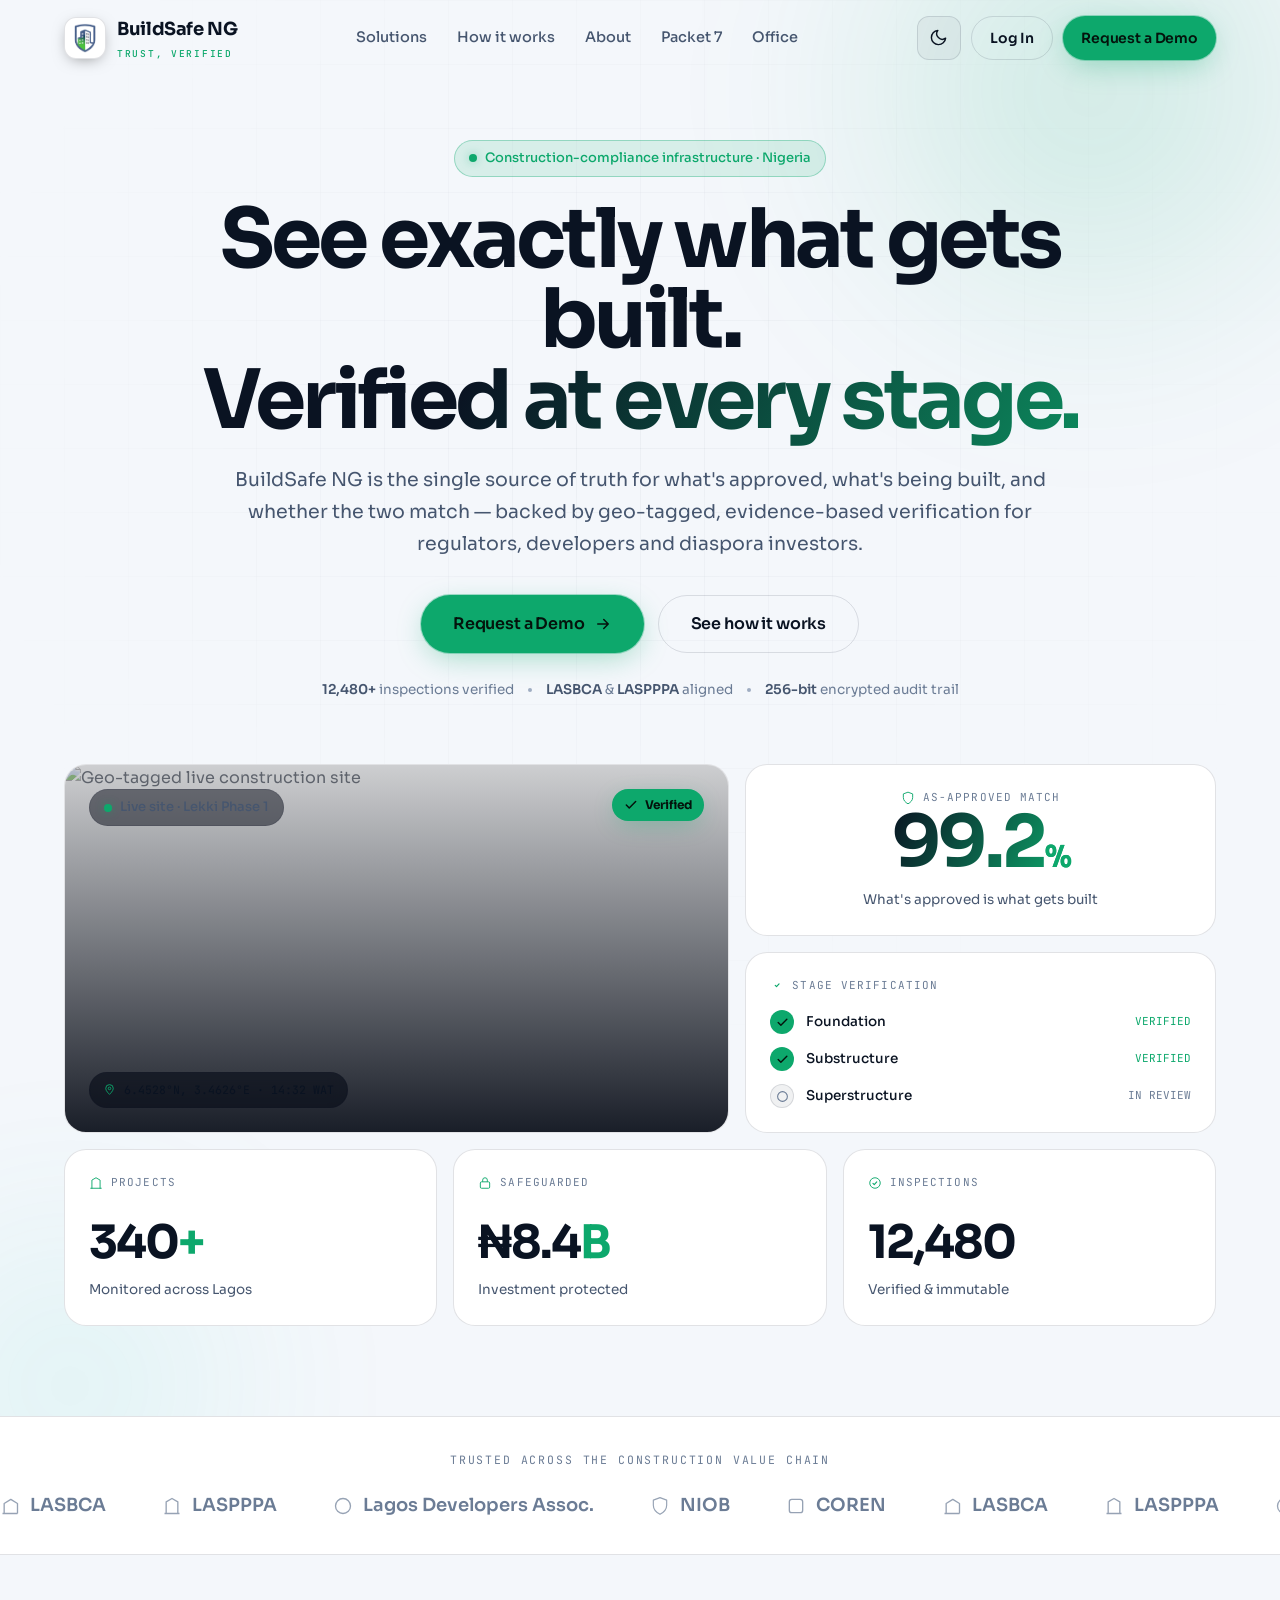
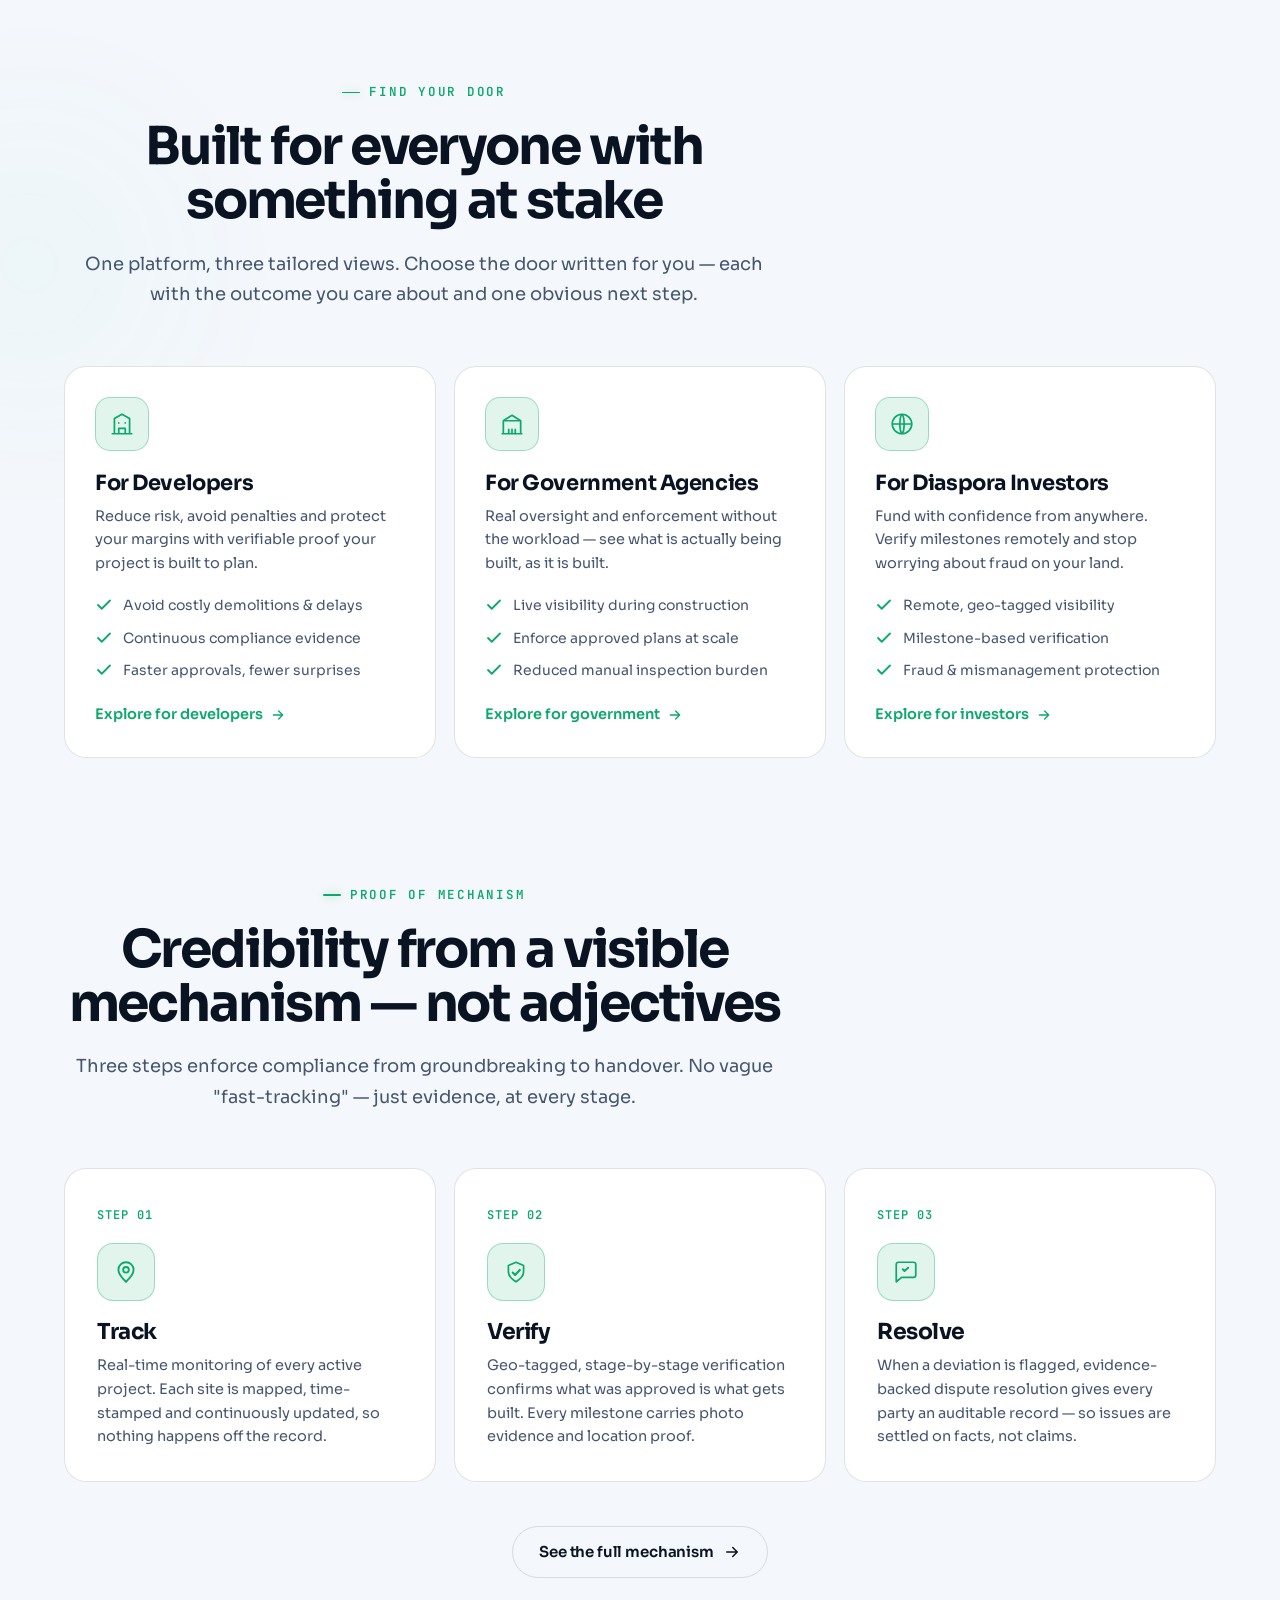
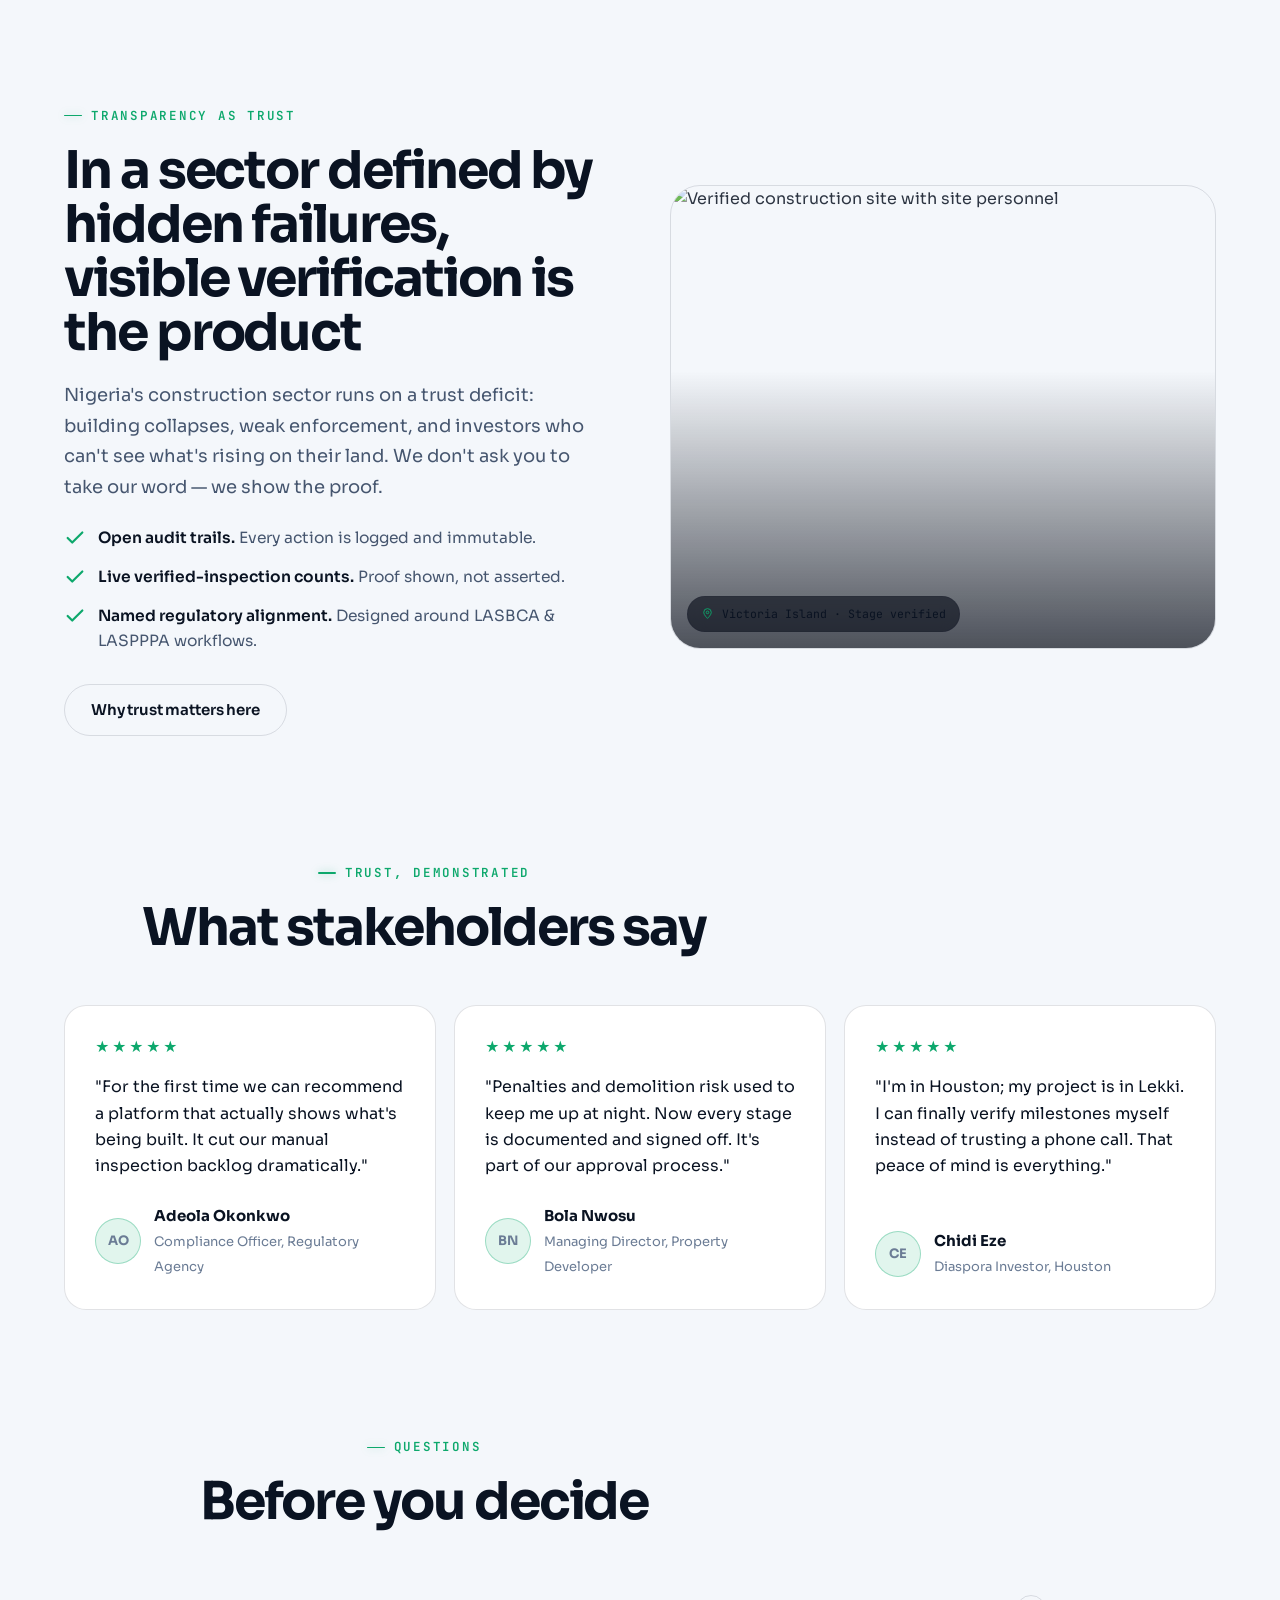
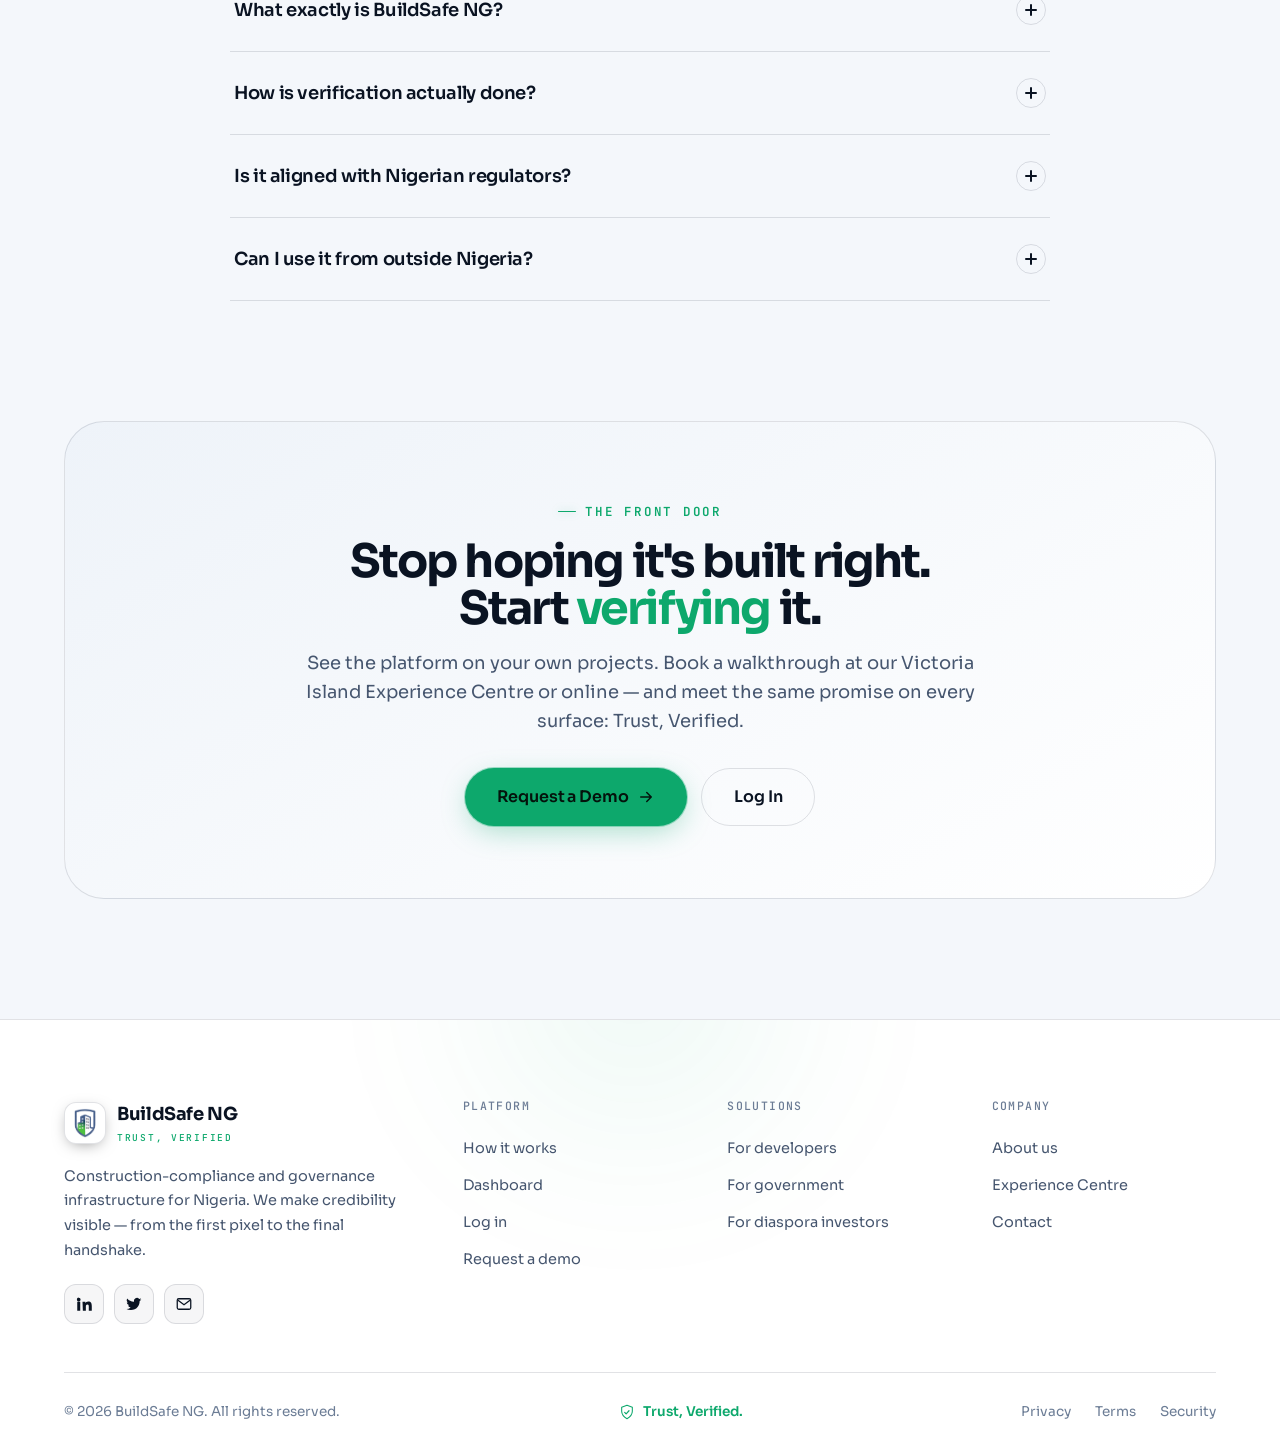
==== commit 6c16fafa: "Update marketing site: UI fixes, add Packet7 page Co-Authored-By: Claude Opus 4.8 (1M context) <nore" ====
--- a/index.html
+++ b/index.html
@@ -7,9 +7,10 @@
 <meta name="description" content="Construction-compliance infrastructure for Nigeria. Track, verify and resolve at every construction stage — for developers, government and diaspora investors. Trust, Verified." />
 <link rel="preconnect" href="https://fonts.googleapis.com">
 <link rel="preconnect" href="https://fonts.gstatic.com" crossorigin>
-<link href="https://fonts.googleapis.com/css2?family=Inter:wght@400;500;600;700&family=Space+Grotesk:wght@500;600;700&family=JetBrains+Mono:wght@500;600&display=swap" rel="stylesheet">
+<link href="https://fonts.googleapis.com/css2?family=Sora:wght@400;500;600;700;800&family=Inter:wght@400;500;600;700&family=Space+Grotesk:wght@500;600;700&family=JetBrains+Mono:wght@500;600&display=swap" rel="stylesheet">
 <link rel="icon" type="image/png" href="assets/buildsafe-mark.png" />
 <link rel="stylesheet" href="css/styles.css" />
+  <script>(function(){try{var t=localStorage.getItem('bsng-theme')||'light';document.documentElement.setAttribute('data-theme',t);}catch(e){document.documentElement.setAttribute('data-theme','light');}})();</script>
 </head>
 <body>
 
@@ -24,10 +25,11 @@
       <a href="solutions.html">Solutions</a>
       <a href="how-it-works.html">How it works</a>
       <a href="about.html">About</a>
+            <a href="packet7.html">Packet 7</a>
       <a href="index2.html">Office</a>
-      <a href="dashboard.html">Platform</a>
     </nav>
     <div class="nav__cta">
+      <button class="theme-toggle" type="button" aria-label="Toggle dark mode" title="Toggle theme"><svg class="theme-toggle__sun" viewBox="0 0 24 24" fill="none"><circle cx="12" cy="12" r="4" stroke="currentColor" stroke-width="1.8"/><path d="M12 2v2M12 20v2M4.9 4.9l1.4 1.4M17.7 17.7l1.4 1.4M2 12h2M20 12h2M4.9 19.1l1.4-1.4M17.7 6.3l1.4-1.4" stroke="currentColor" stroke-width="1.8" stroke-linecap="round"/></svg><svg class="theme-toggle__moon" viewBox="0 0 24 24" fill="none"><path d="M21 12.8A9 9 0 1111.2 3a7 7 0 009.8 9.8z" stroke="currentColor" stroke-width="1.8" stroke-linejoin="round"/></svg></button>
       <a href="login.html" class="btn btn--ghost btn--sm">Log In</a>
       <a href="demo.html" class="btn btn--primary btn--sm">Request a Demo</a>
       <button class="nav__toggle" aria-label="Menu" aria-expanded="false"><span></span><span></span><span></span></button>
@@ -36,7 +38,8 @@
 </header>
 <div class="mobile-menu">
   <a href="solutions.html">Solutions</a><a href="how-it-works.html">How it works</a><a href="about.html">About</a>
-      <a href="index2.html">Office</a><a href="dashboard.html">Platform</a><a href="login.html">Log In</a><a href="demo.html" class="btn btn--primary">Request a Demo</a>
+            <a href="packet7.html">Packet 7</a>
+      <a href="index2.html">Office</a><a href="login.html">Log In</a><a href="demo.html" class="btn btn--primary">Request a Demo</a>
 </div>
 
 <!-- ============ HERO ============ -->
--- a/css/styles.css
+++ b/css/styles.css
@@ -6,6 +6,63 @@
    ============================================================ */
 
 :root{
+  color-scheme:light;
+  /* ===== LIGHT MODE (default) ===== */
+  /* Surfaces — clean paper */
+  --bg:#F4F7FB;
+  --bg-2:#FFFFFF;
+  --surface:#FFFFFF;
+  --surface-2:#EEF3F9;
+  --glass:rgba(10,22,43,.035);
+  --glass-2:rgba(10,22,43,.06);
+  --border:rgba(10,22,43,.12);
+  --border-2:rgba(10,22,43,.07);
+  --hair:rgba(10,22,43,.18);
+
+  /* Text */
+  --text:#0A1322;
+  --text-2:#46566F;
+  --text-3:#6B7C95;
+  --text-4:#9FADC2;
+
+  /* Green = verified / go / the one action (deepened for contrast on white) */
+  --green:#0DA86C;
+  --green-2:#0A9460;
+  --green-ink:#04130C;
+  --green-soft:rgba(13,168,108,.12);
+  --green-line:rgba(13,168,108,.34);
+  --green-glow:rgba(13,168,108,.40);
+
+  /* Secondary tints for mesh only */
+  --teal:#0EA5A0;
+  --sky:#0EA5E9;
+  --amber:#D97706;
+  --red:#E5484D;
+  --red-soft:rgba(229,72,77,.12);
+  --amber-soft:rgba(217,119,6,.12);
+
+  /* Chrome scrims + gradient-text origin (theme-aware) */
+  --nav-bg:rgba(255,255,255,.78);
+  --menu-bg:rgba(255,255,255,.97);
+  --grad-from:#0A1322;
+
+  /* Radius */
+  --r-sm:10px; --r:16px; --r-lg:22px; --r-xl:30px; --r-2xl:40px;
+
+  /* Layout */
+  --maxw:1200px;
+  --gutter:24px;
+  --nav-h:76px;
+  --ease:cubic-bezier(.22,.7,.3,1);
+
+  --display:'Sora','Inter',sans-serif;
+  --sans:'Sora','Inter',-apple-system,BlinkMacSystemFont,'Segoe UI',sans-serif;
+  --mono:'JetBrains Mono',monospace;
+}
+
+/* ===== DARK MODE ===== */
+:root[data-theme="dark"]{
+  color-scheme:dark;
   /* Surfaces — near-black navy */
   --bg:#060B16;
   --bg-2:#0A1322;
@@ -39,18 +96,10 @@
   --red-soft:rgba(247,108,108,.12);
   --amber-soft:rgba(251,191,36,.12);
 
-  /* Radius */
-  --r-sm:10px; --r:16px; --r-lg:22px; --r-xl:30px; --r-2xl:40px;
-
-  /* Layout */
-  --maxw:1200px;
-  --gutter:24px;
-  --nav-h:76px;
-  --ease:cubic-bezier(.22,.7,.3,1);
-
-  --display:'Space Grotesk','Inter',sans-serif;
-  --sans:'Inter',-apple-system,BlinkMacSystemFont,'Segoe UI',sans-serif;
-  --mono:'JetBrains Mono',monospace;
+  /* Chrome scrims + gradient-text origin */
+  --nav-bg:rgba(6,11,22,.72);
+  --menu-bg:rgba(6,11,22,.96);
+  --grad-from:#FFFFFF;
 }
 
 /* ---------- Reset ---------- */
@@ -82,7 +131,7 @@
 .section{padding:120px 0;position:relative}
 .section--tight{padding:72px 0}
 .center{text-align:center}
-.grad{background:linear-gradient(120deg,#fff 30%,var(--green) 120%);-webkit-background-clip:text;background-clip:text;-webkit-text-fill-color:transparent}
+.grad{background:linear-gradient(120deg,var(--grad-from) 30%,var(--green) 120%);-webkit-background-clip:text;background-clip:text;-webkit-text-fill-color:transparent}
 .green-text{color:var(--green)}
 
 .eyebrow{display:inline-flex;align-items:center;gap:9px;font-family:var(--mono);font-size:12.5px;font-weight:600;
@@ -130,7 +179,7 @@
 /* ============================================================ NAV */
 .nav{position:fixed;top:0;left:0;right:0;z-index:100;height:var(--nav-h);display:flex;align-items:center;
   transition:.4s var(--ease)}
-.nav.scrolled{height:64px;background:rgba(6,11,22,.72);-webkit-backdrop-filter:saturate(160%) blur(20px);
+.nav.scrolled{height:64px;background:var(--nav-bg);-webkit-backdrop-filter:saturate(160%) blur(20px);
   backdrop-filter:saturate(160%) blur(20px);border-bottom:1px solid var(--border)}
 .nav__inner{width:100%;max-width:var(--maxw);margin:0 auto;padding:0 var(--gutter);display:flex;align-items:center;justify-content:space-between;gap:24px}
 .brand{display:flex;align-items:center;gap:11px;font-family:var(--display);font-weight:700;font-size:18px;letter-spacing:-.02em;color:var(--text)}
@@ -144,12 +193,25 @@
 .nav__links a{padding:9px 14px;border-radius:999px;font-size:14.5px;font-weight:500;color:var(--text-2);transition:.2s}
 .nav__links a:hover,.nav__links a.active{color:var(--text);background:var(--glass)}
 .nav__cta{display:flex;align-items:center;gap:10px}
+
+/* ---------- Theme toggle ---------- */
+.theme-toggle{width:44px;height:44px;border-radius:12px;flex:none;display:grid;place-items:center;
+  border:1px solid var(--border);background:var(--glass);color:var(--text);
+  transition:color .2s,border-color .2s,background .2s,transform .25s var(--ease)}
+.theme-toggle:hover{border-color:var(--green-line);color:var(--green);transform:translateY(-2px)}
+.theme-toggle svg{width:19px;height:19px}
+.theme-toggle__sun{display:none}
+.theme-toggle__moon{display:block}
+[data-theme="dark"] .theme-toggle__moon{display:none}
+[data-theme="dark"] .theme-toggle__sun{display:block}
+.theme-toggle--float{position:fixed;top:18px;right:18px;z-index:60;background:var(--glass-2);
+  -webkit-backdrop-filter:blur(10px);backdrop-filter:blur(10px)}
 .nav__toggle{display:none;width:44px;height:44px;border-radius:12px;border:1px solid var(--border);align-items:center;justify-content:center;flex-direction:column;gap:5px}
 .nav__toggle span{width:18px;height:2px;background:var(--text);border-radius:2px;transition:.3s}
 .nav__toggle.open span:nth-child(1){transform:translateY(7px) rotate(45deg)}
 .nav__toggle.open span:nth-child(2){opacity:0}
 .nav__toggle.open span:nth-child(3){transform:translateY(-7px) rotate(-45deg)}
-.mobile-menu{position:fixed;inset:var(--nav-h) 0 auto 0;z-index:99;background:rgba(6,11,22,.96);-webkit-backdrop-filter:blur(20px);backdrop-filter:blur(20px);
+.mobile-menu{position:fixed;inset:var(--nav-h) 0 auto 0;z-index:99;background:var(--menu-bg);-webkit-backdrop-filter:blur(20px);backdrop-filter:blur(20px);
   border-bottom:1px solid var(--border);padding:18px var(--gutter) 26px;transform:translateY(-130%);transition:transform .4s var(--ease)}
 .mobile-menu.open{transform:translateY(0)}
 .mobile-menu a{display:block;padding:15px 6px;font-size:17px;font-weight:500;color:var(--text);border-bottom:1px solid var(--border-2)}
@@ -196,7 +258,7 @@
 /* tile: compliance gauge */
 .tile--gauge{grid-column:span 5;display:flex;flex-direction:column;justify-content:center;align-items:center;text-align:center;min-height:160px}
 .gauge-num{font-family:var(--display);font-size:clamp(48px,7vw,72px);font-weight:700;letter-spacing:-.04em;line-height:1;
-  background:linear-gradient(120deg,#fff,var(--green));-webkit-background-clip:text;background-clip:text;-webkit-text-fill-color:transparent}
+  background:linear-gradient(120deg,var(--grad-from),var(--green));-webkit-background-clip:text;background-clip:text;-webkit-text-fill-color:transparent}
 .gauge-num small{font-size:.42em;-webkit-text-fill-color:var(--green);color:var(--green)}
 .tile--gauge p{margin-top:10px;font-size:13.5px}
 
@@ -415,7 +477,8 @@
 .form-success .circle svg{width:32px;height:32px;color:var(--green)}
 .form-success h4{font-size:22px;margin-bottom:8px}
 .map-embed{border-radius:var(--r-lg);overflow:hidden;border:1px solid var(--border);height:300px;margin-top:36px}
-.map-embed iframe{width:100%;height:100%;border:0;filter:grayscale(.3) invert(.9) contrast(.9) hue-rotate(170deg)}
+.map-embed iframe{width:100%;height:100%;border:0;filter:grayscale(.2)}
+[data-theme="dark"] .map-embed iframe{filter:grayscale(.3) invert(.9) contrast(.9) hue-rotate(170deg)}
 
 /* ============================================================ AUTH */
 .auth{min-height:100vh;display:grid;grid-template-columns:1.05fr 1fr}
@@ -423,6 +486,13 @@
   background:linear-gradient(150deg,var(--surface-2),var(--bg));border-right:1px solid var(--border)}
 .auth__brandside .glow--green{width:460px;height:460px;top:-180px;right:-100px}
 .auth__brandside > *{position:relative;z-index:2}
+/* brand-side photo backdrop (theme-aware scrim keeps text legible) */
+.auth__bg{position:absolute;inset:0;z-index:0;overflow:hidden}
+.auth__bg img{width:100%;height:100%;object-fit:cover;opacity:.16}
+.auth__bg::after{content:"";position:absolute;inset:0;
+  background:linear-gradient(155deg,rgba(244,247,251,.55),rgba(238,243,249,.9))}
+[data-theme="dark"] .auth__bg img{opacity:.5}
+[data-theme="dark"] .auth__bg::after{background:linear-gradient(155deg,rgba(6,11,22,.72),rgba(6,11,22,.92))}
 .auth__quote{margin-top:auto}
 .auth__quote h2{font-size:34px;line-height:1.12;max-width:16ch;letter-spacing:-.03em}
 .auth__quote p{color:var(--text-2);margin-top:16px;max-width:38ch}
@@ -460,7 +530,7 @@
 .dash__profile strong{font-size:13.5px;display:block;color:var(--text)}
 .dash__profile span{font-size:11.5px;color:var(--text-3)}
 .dash__main{padding:0;min-width:0}
-.dash__top{height:66px;background:rgba(6,11,22,.7);-webkit-backdrop-filter:blur(16px);backdrop-filter:blur(16px);border-bottom:1px solid var(--border);
+.dash__top{height:66px;background:var(--nav-bg);-webkit-backdrop-filter:blur(16px);backdrop-filter:blur(16px);border-bottom:1px solid var(--border);
   display:flex;align-items:center;justify-content:space-between;gap:20px;padding:0 28px;position:sticky;top:0;z-index:5}
 .dash__search{display:flex;align-items:center;gap:10px;background:var(--bg-2);border:1px solid var(--border);border-radius:99px;padding:10px 16px;width:320px;max-width:40vw;color:var(--text-3);font-size:14px}
 .dash__search svg{width:16px;height:16px}
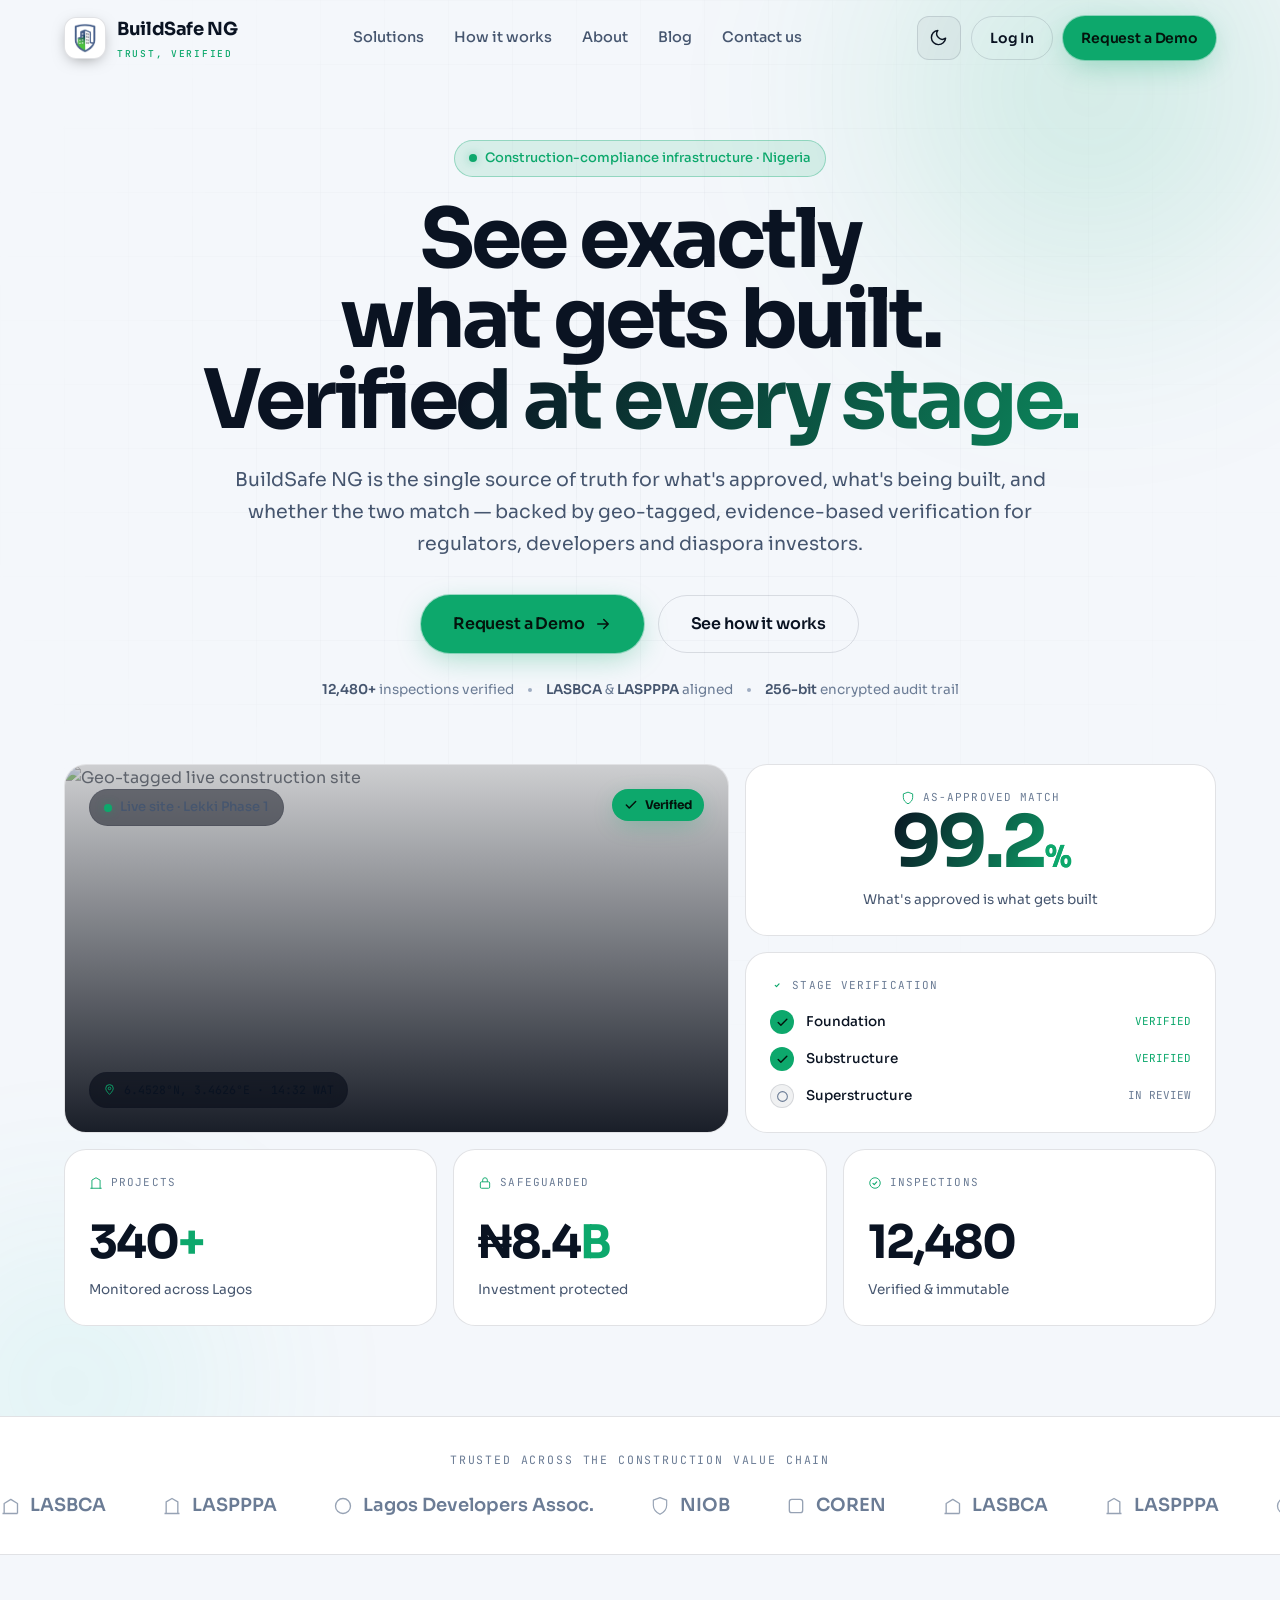
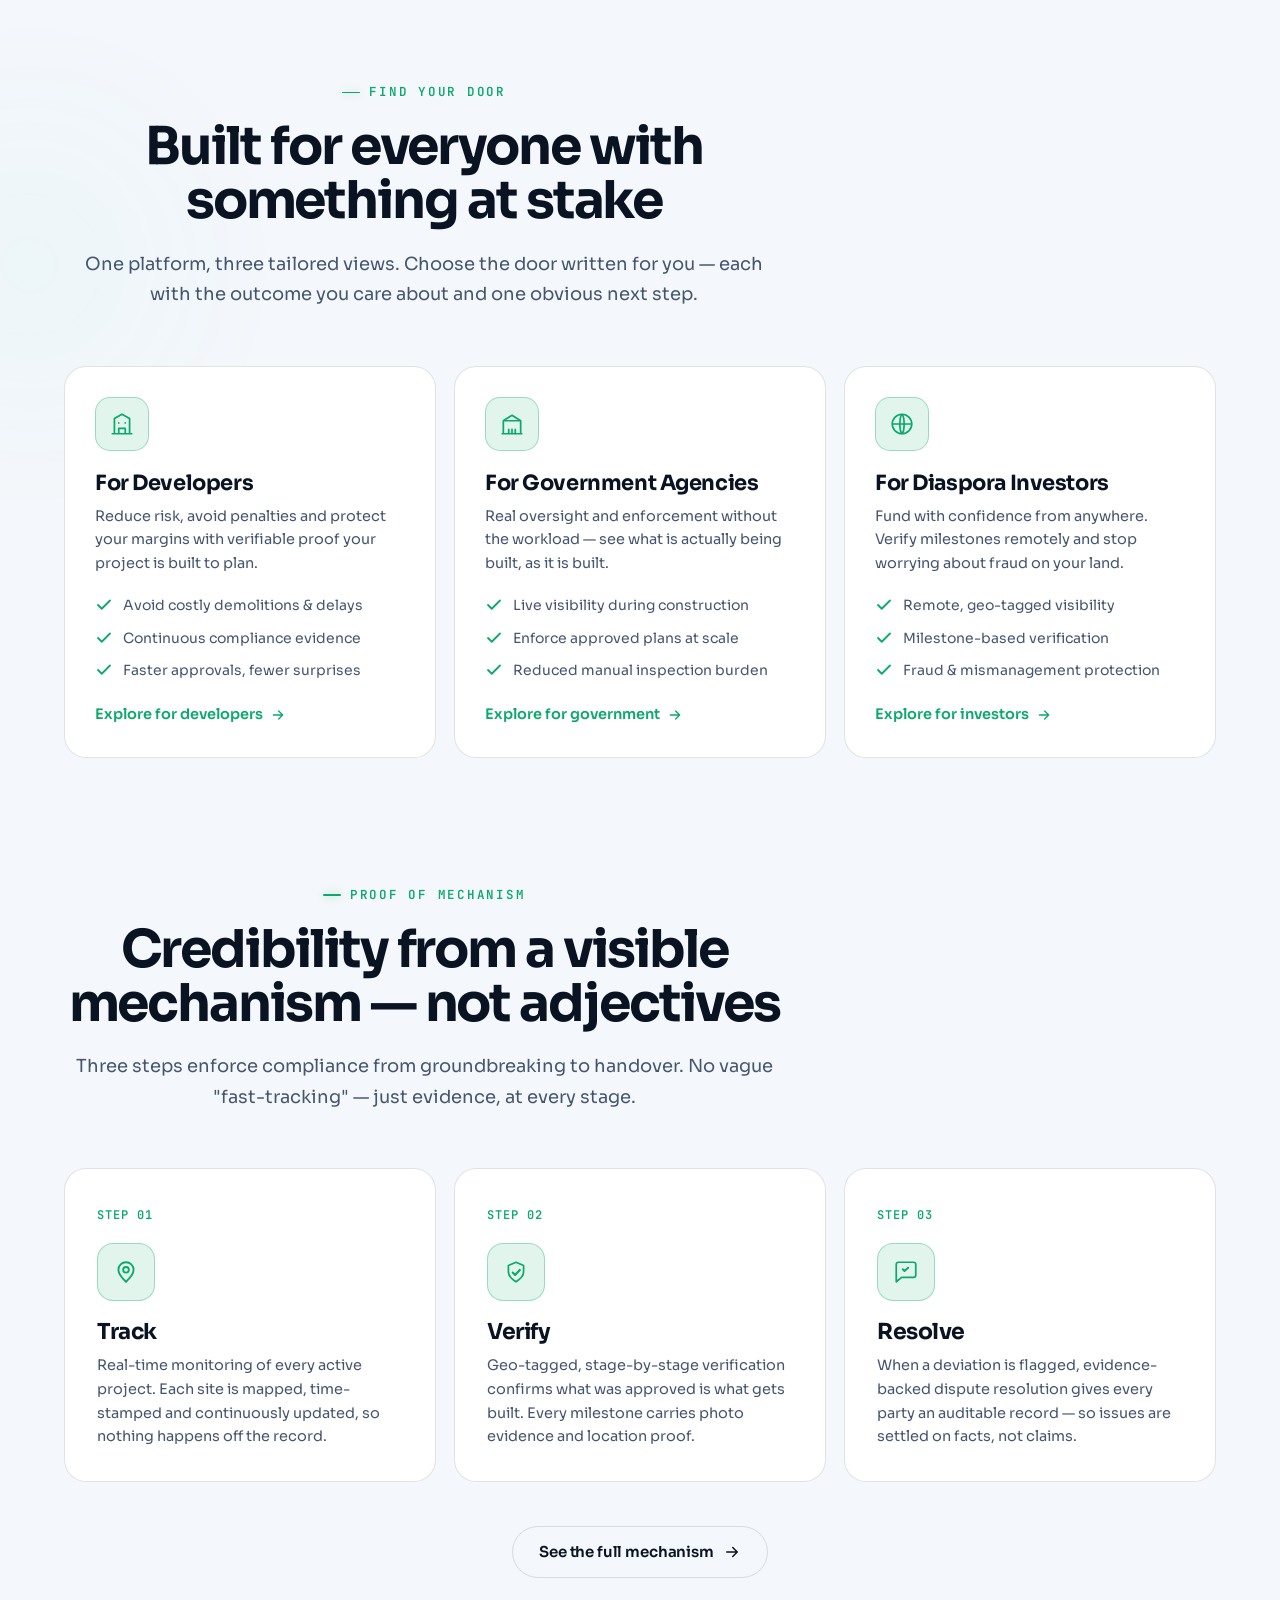
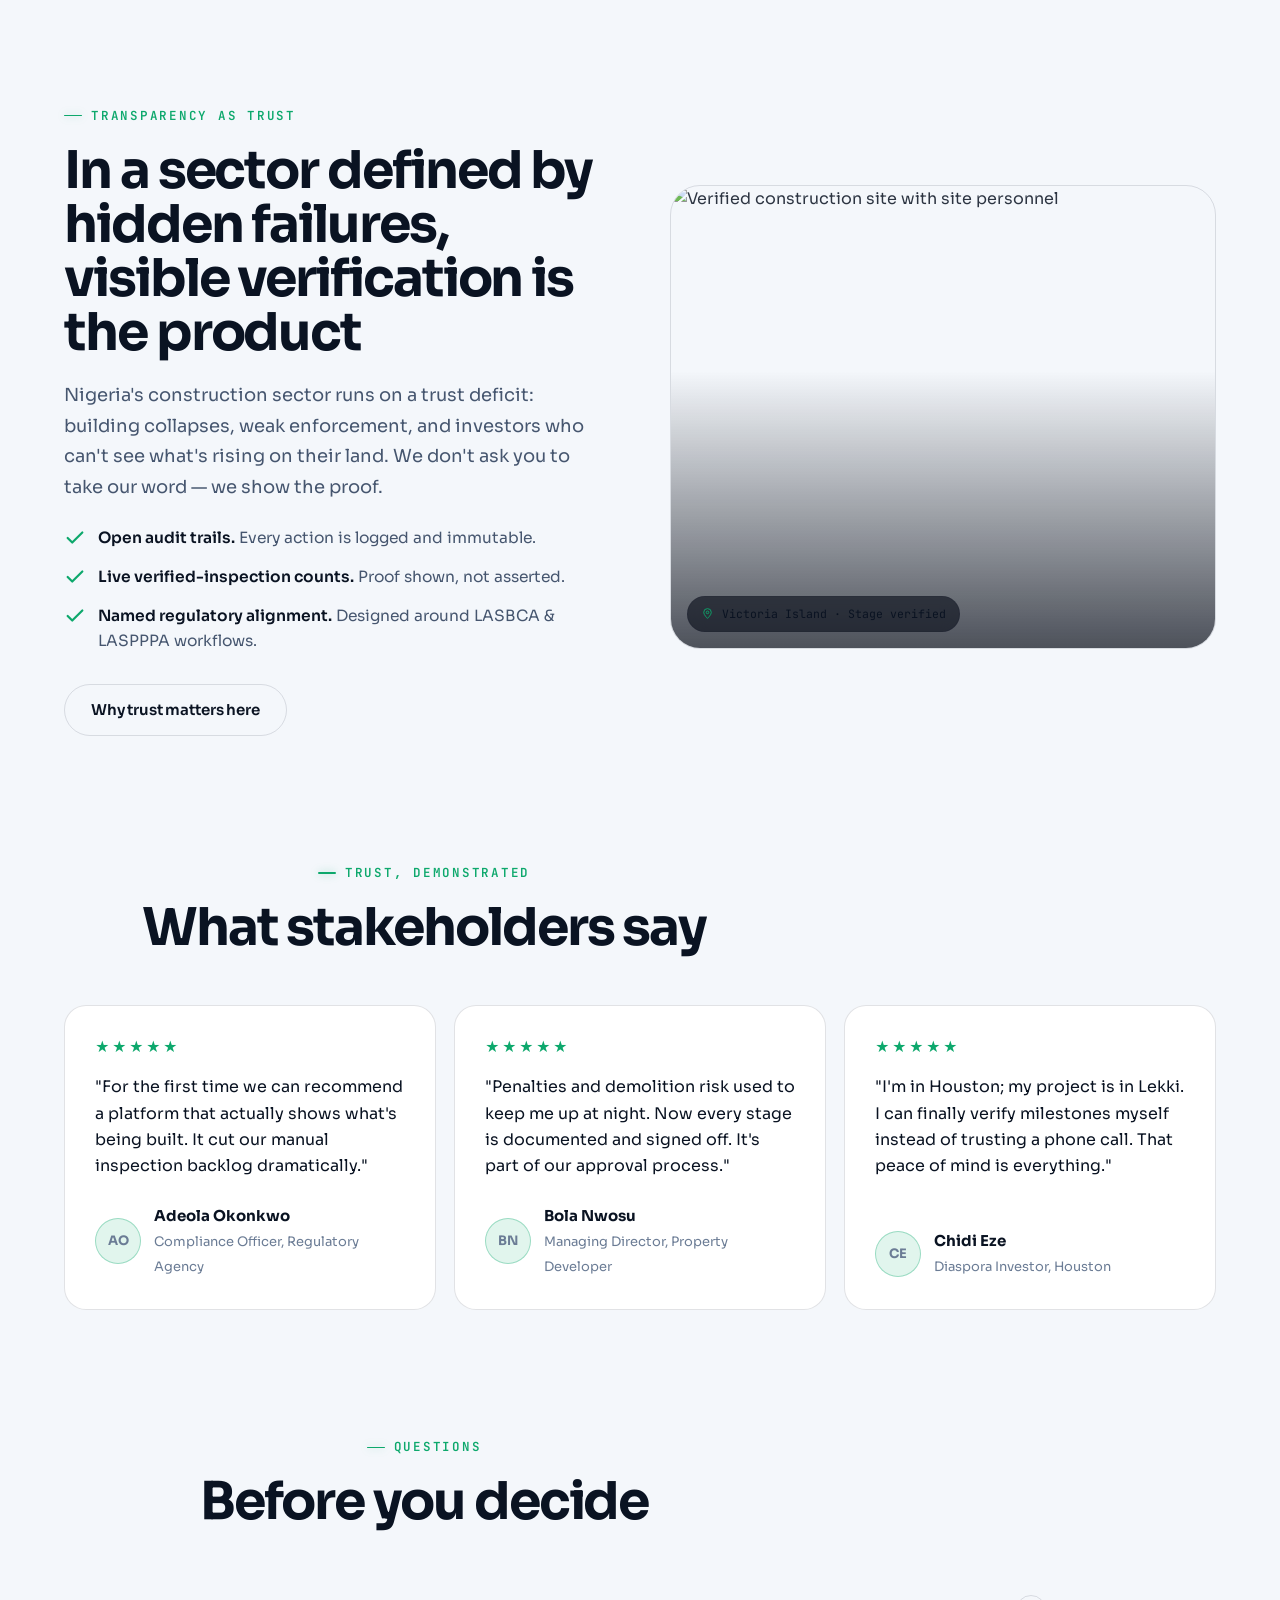
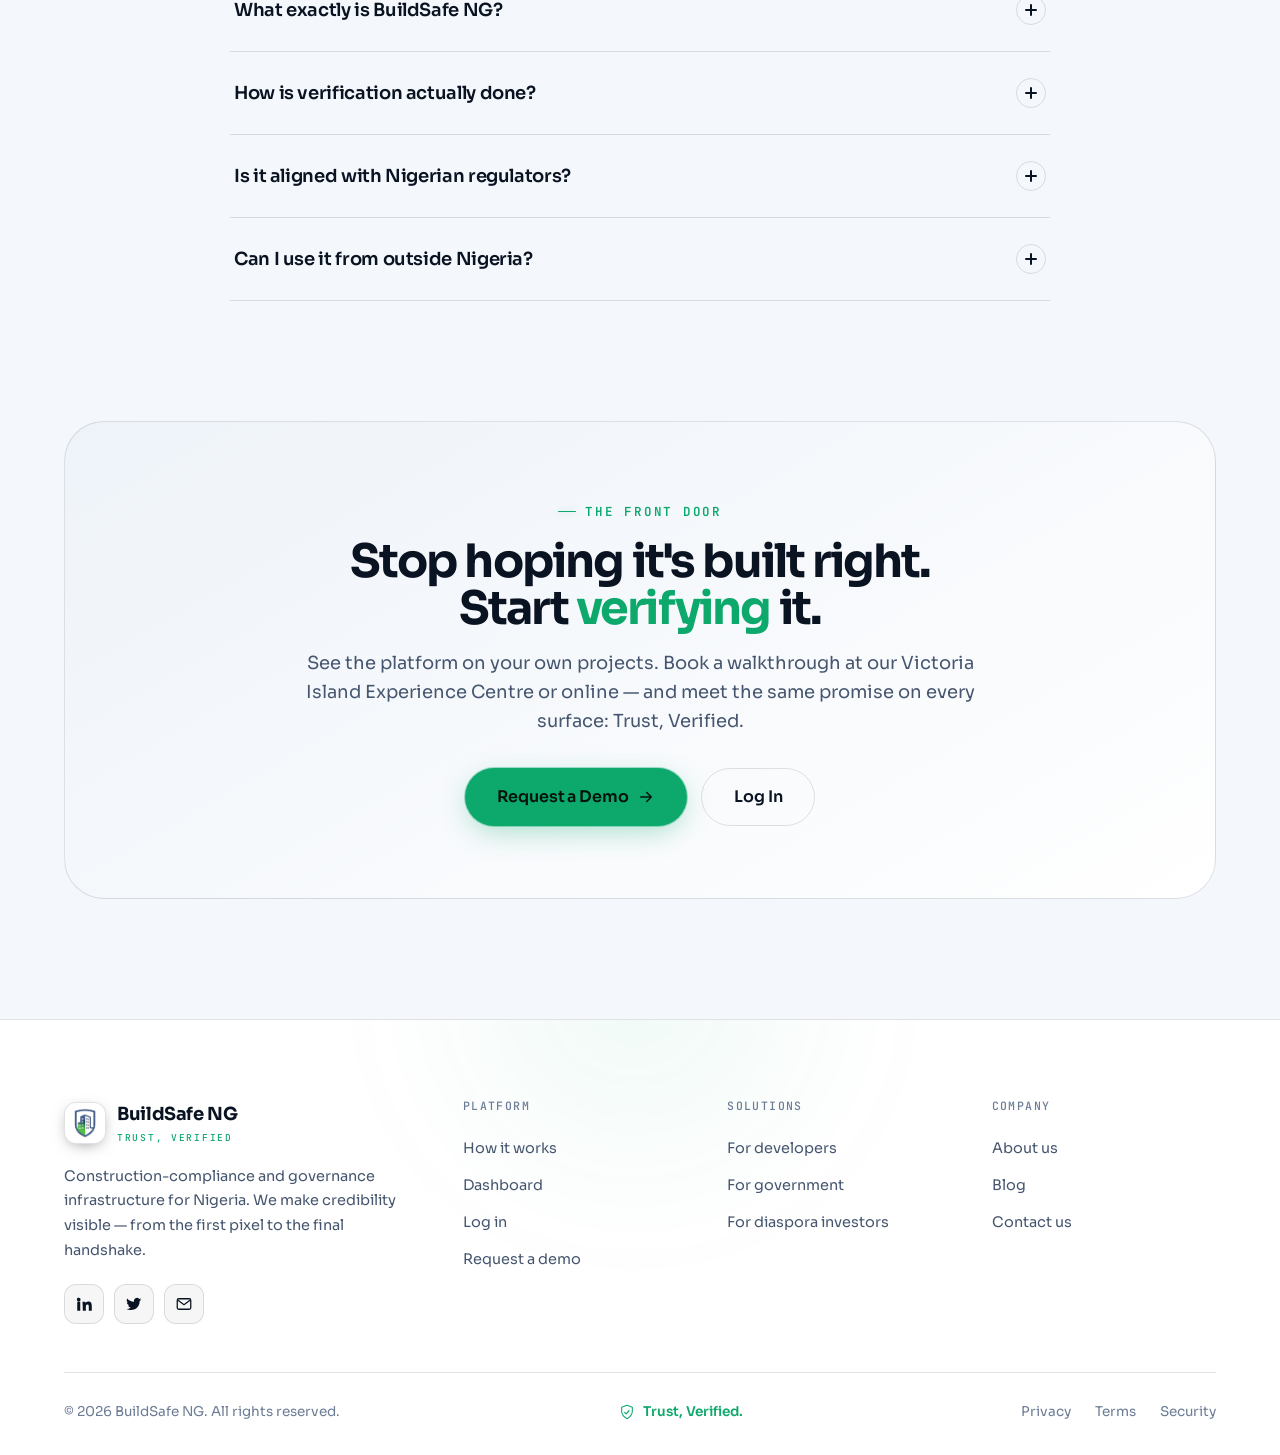
==== commit d9be4a0e: "Nav cleanup + blog page - Remove Packet 7 and Office links from header/footer across all pages - Add" ====
--- a/index.html
+++ b/index.html
@@ -25,8 +25,8 @@
       <a href="solutions.html">Solutions</a>
       <a href="how-it-works.html">How it works</a>
       <a href="about.html">About</a>
-            <a href="packet7.html">Packet 7</a>
-      <a href="index2.html">Office</a>
+      <a href="blog.html">Blog</a>
+      <a href="#">Contact us</a>
     </nav>
     <div class="nav__cta">
       <button class="theme-toggle" type="button" aria-label="Toggle dark mode" title="Toggle theme"><svg class="theme-toggle__sun" viewBox="0 0 24 24" fill="none"><circle cx="12" cy="12" r="4" stroke="currentColor" stroke-width="1.8"/><path d="M12 2v2M12 20v2M4.9 4.9l1.4 1.4M17.7 17.7l1.4 1.4M2 12h2M20 12h2M4.9 19.1l1.4-1.4M17.7 6.3l1.4-1.4" stroke="currentColor" stroke-width="1.8" stroke-linecap="round"/></svg><svg class="theme-toggle__moon" viewBox="0 0 24 24" fill="none"><path d="M21 12.8A9 9 0 1111.2 3a7 7 0 009.8 9.8z" stroke="currentColor" stroke-width="1.8" stroke-linejoin="round"/></svg></button>
@@ -38,8 +38,7 @@
 </header>
 <div class="mobile-menu">
   <a href="solutions.html">Solutions</a><a href="how-it-works.html">How it works</a><a href="about.html">About</a>
-            <a href="packet7.html">Packet 7</a>
-      <a href="index2.html">Office</a><a href="login.html">Log In</a><a href="demo.html" class="btn btn--primary">Request a Demo</a>
+      <a href="blog.html">Blog</a><a href="#">Contact us</a><a href="login.html">Log In</a><a href="demo.html" class="btn btn--primary">Request a Demo</a>
 </div>
 
 <!-- ============ HERO ============ -->
@@ -51,7 +50,7 @@
   <div class="container">
     <div class="hero__top reveal">
       <span class="pill pill--verified"><span class="pulse"></span> Construction-compliance infrastructure · Nigeria</span>
-      <h1>See exactly what gets built.<br><span class="grad">Verified at every stage.</span></h1>
+      <h1>See exactly what gets&nbsp;built.<br><span class="grad">Verified at every stage.</span></h1>
       <p class="hero__lead">BuildSafe NG is the single source of truth for what's approved, what's being built, and whether the two match — backed by geo-tagged, evidence-based verification for regulators, developers and diaspora investors.</p>
       <div class="hero__cta">
         <a href="demo.html" class="btn btn--primary btn--lg">Request a Demo
@@ -311,7 +310,7 @@
       </div>
       <div class="footer__col"><h5>Platform</h5><a href="how-it-works.html">How it works</a><a href="dashboard.html">Dashboard</a><a href="login.html">Log in</a><a href="demo.html">Request a demo</a></div>
       <div class="footer__col"><h5>Solutions</h5><a href="solutions.html#developers">For developers</a><a href="solutions.html#government">For government</a><a href="solutions.html#investors">For diaspora investors</a></div>
-      <div class="footer__col"><h5>Company</h5><a href="about.html">About us</a><a href="about.html#centre">Experience Centre</a><a href="demo.html">Contact</a></div>
+      <div class="footer__col"><h5>Company</h5><a href="about.html">About us</a><a href="blog.html">Blog</a><a href="#">Contact us</a></div>
     </div>
     <div class="footer__bottom">
       <p>© <span id="year">2026</span> BuildSafe NG. All rights reserved.</p>
--- a/css/styles.css
+++ b/css/styles.css
@@ -226,7 +226,7 @@
   background-image:linear-gradient(var(--border-2) 1px,transparent 1px),linear-gradient(90deg,var(--border-2) 1px,transparent 1px);
   background-size:64px 64px;-webkit-mask-image:radial-gradient(70% 60% at 50% 30%,#000,transparent 80%);mask-image:radial-gradient(70% 60% at 50% 30%,#000,transparent 80%)}
 .hero__top{text-align:center;max-width:900px;margin:0 auto}
-.hero h1{font-size:clamp(42px,7vw,82px);letter-spacing:-.045em;line-height:.98;margin-top:22px}
+.hero h1{font-size:clamp(42px,7vw,82px);letter-spacing:-.045em;line-height:.98;margin-top:22px;text-wrap:balance}
 .hero__lead{font-size:19px;line-height:1.7;margin:24px auto 0;max-width:60ch;color:var(--text-2)}
 .hero__cta{display:flex;gap:14px;margin-top:34px;justify-content:center;flex-wrap:wrap}
 .hero__meta{display:flex;align-items:center;justify-content:center;gap:14px;margin-top:26px;flex-wrap:wrap;font-size:13.5px;color:var(--text-3)}
